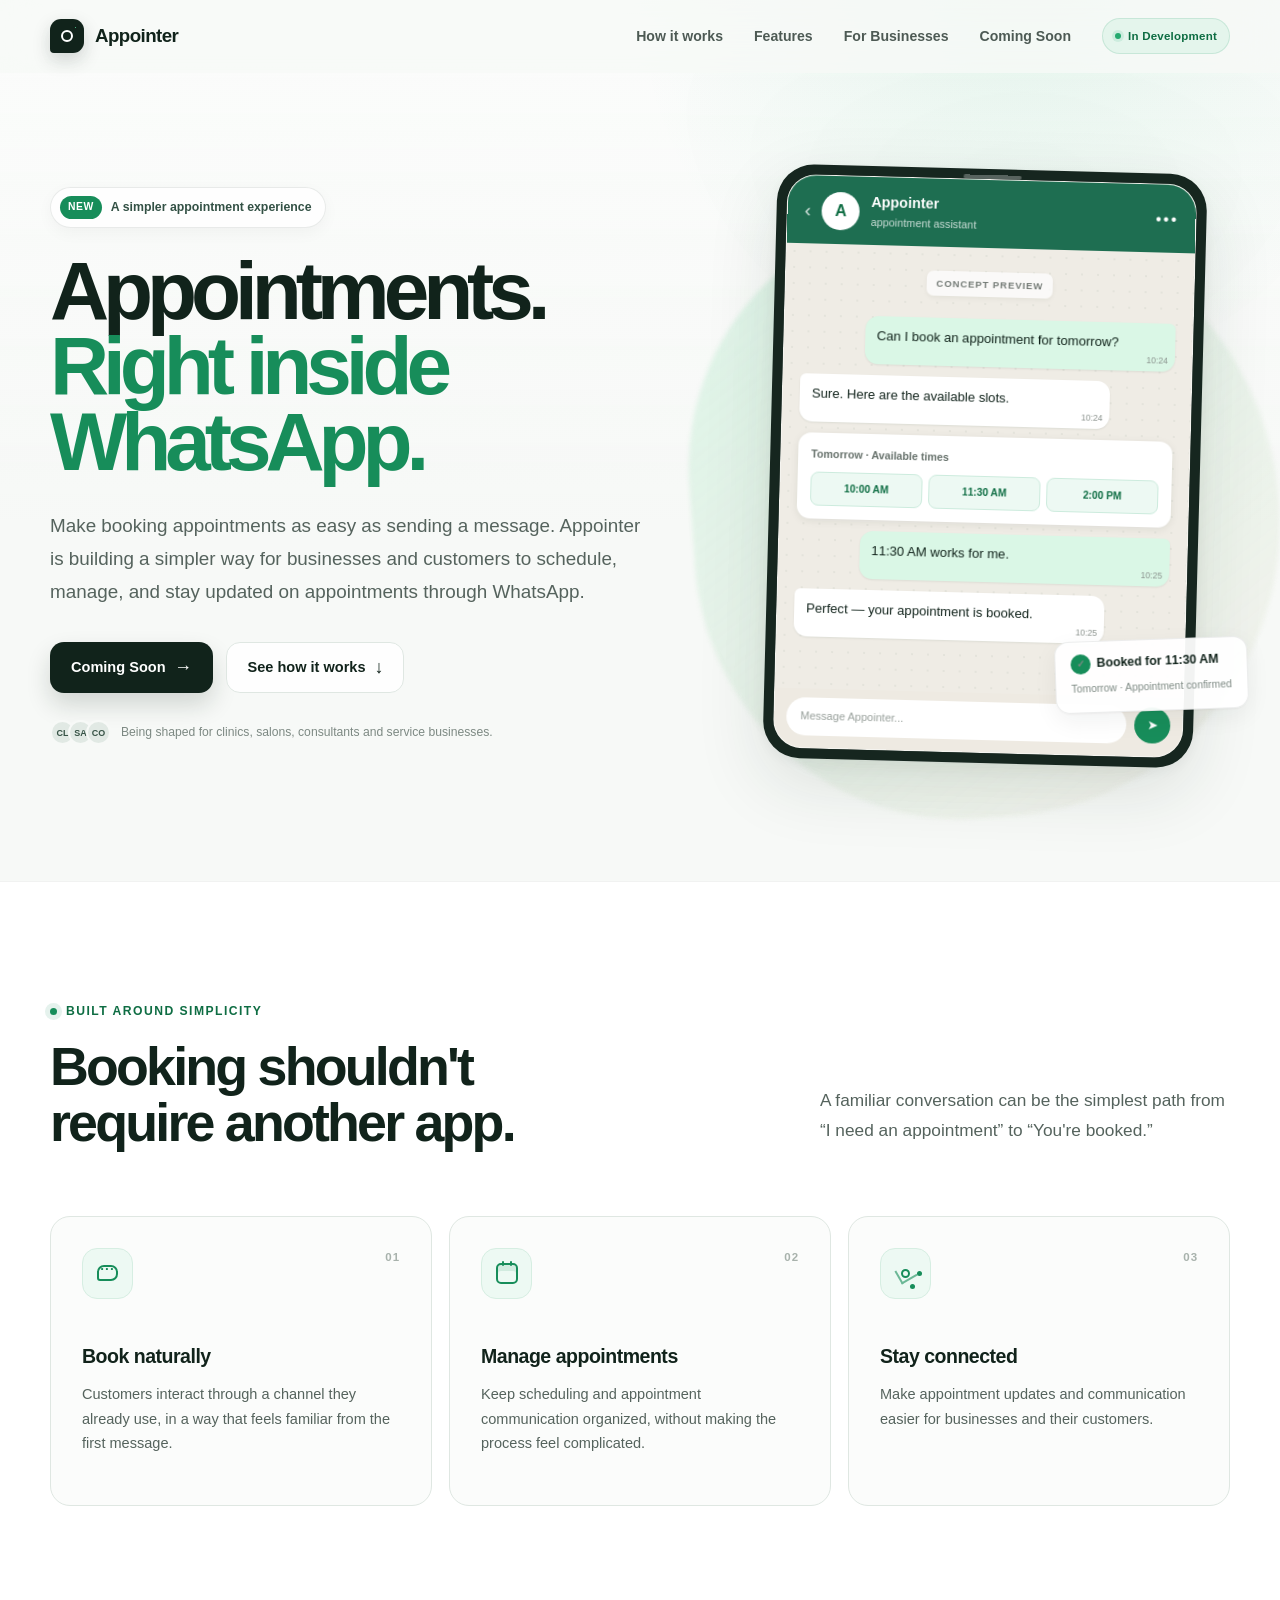
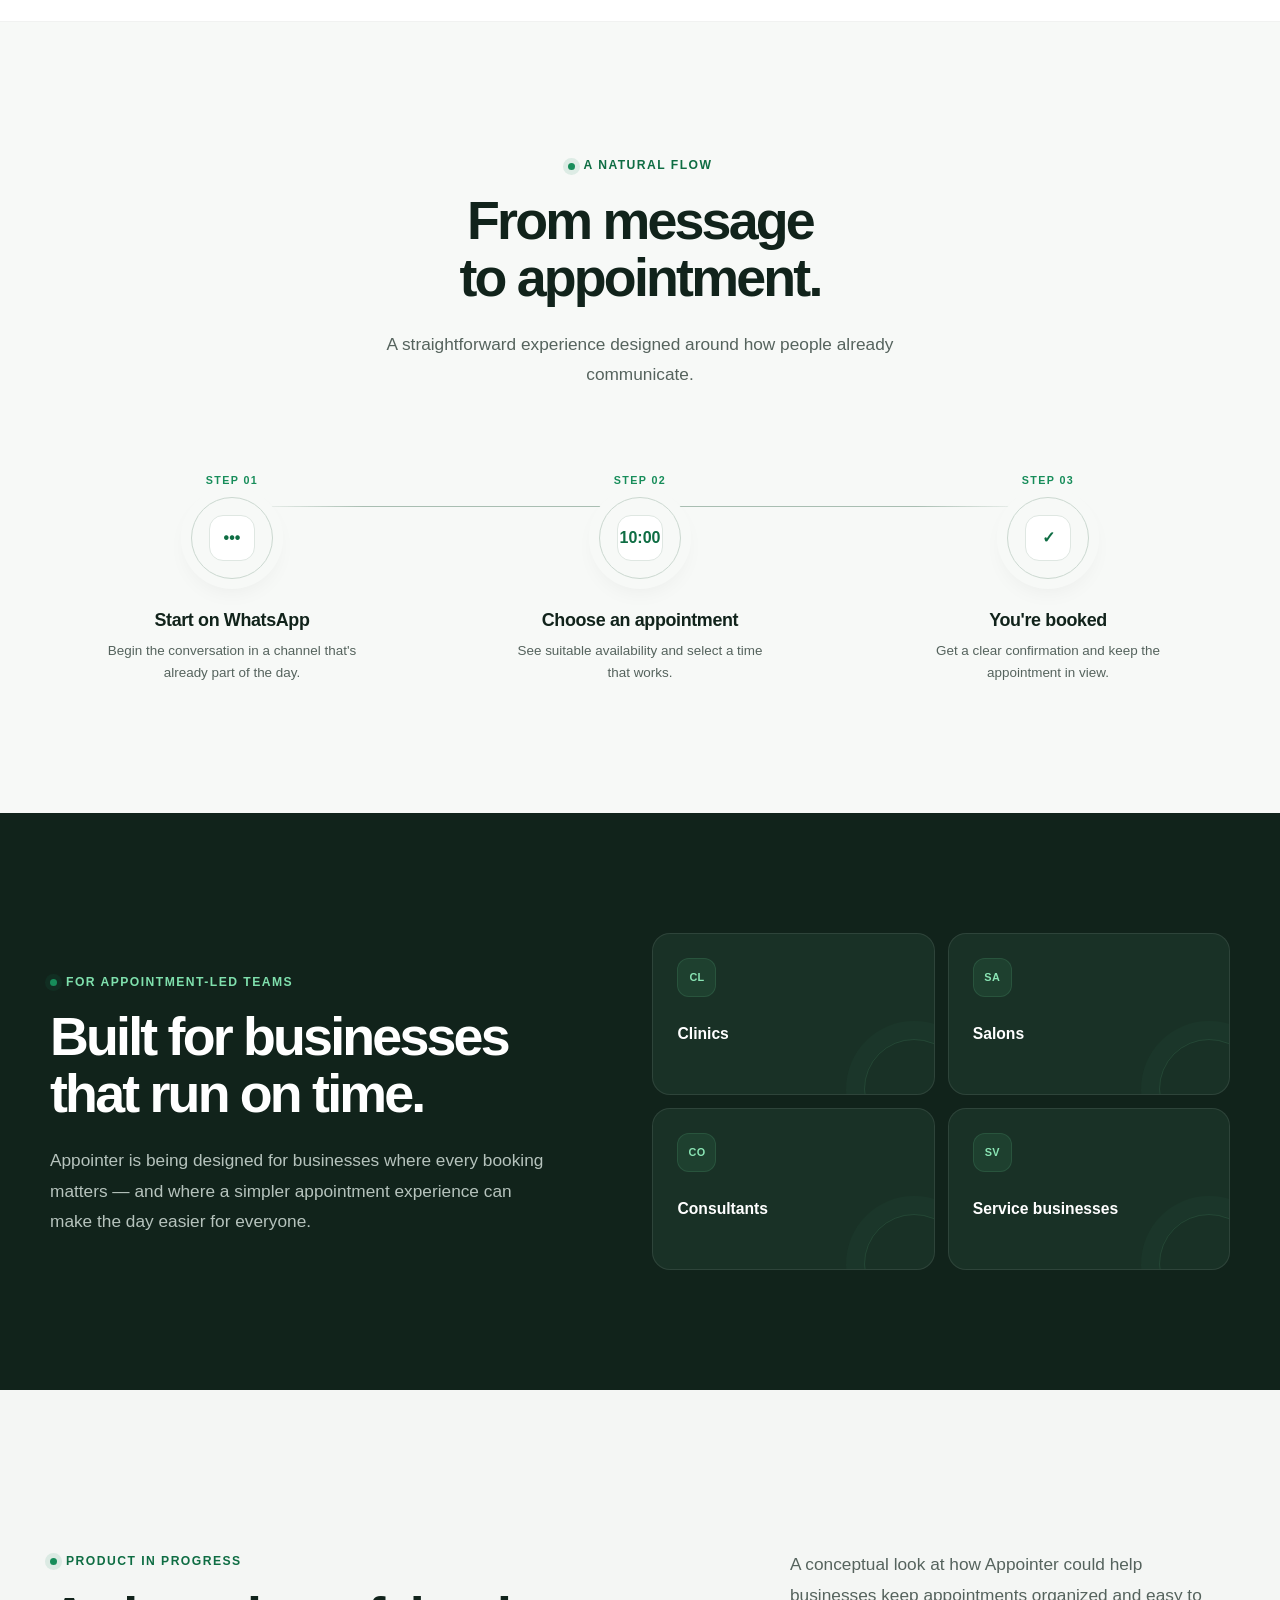
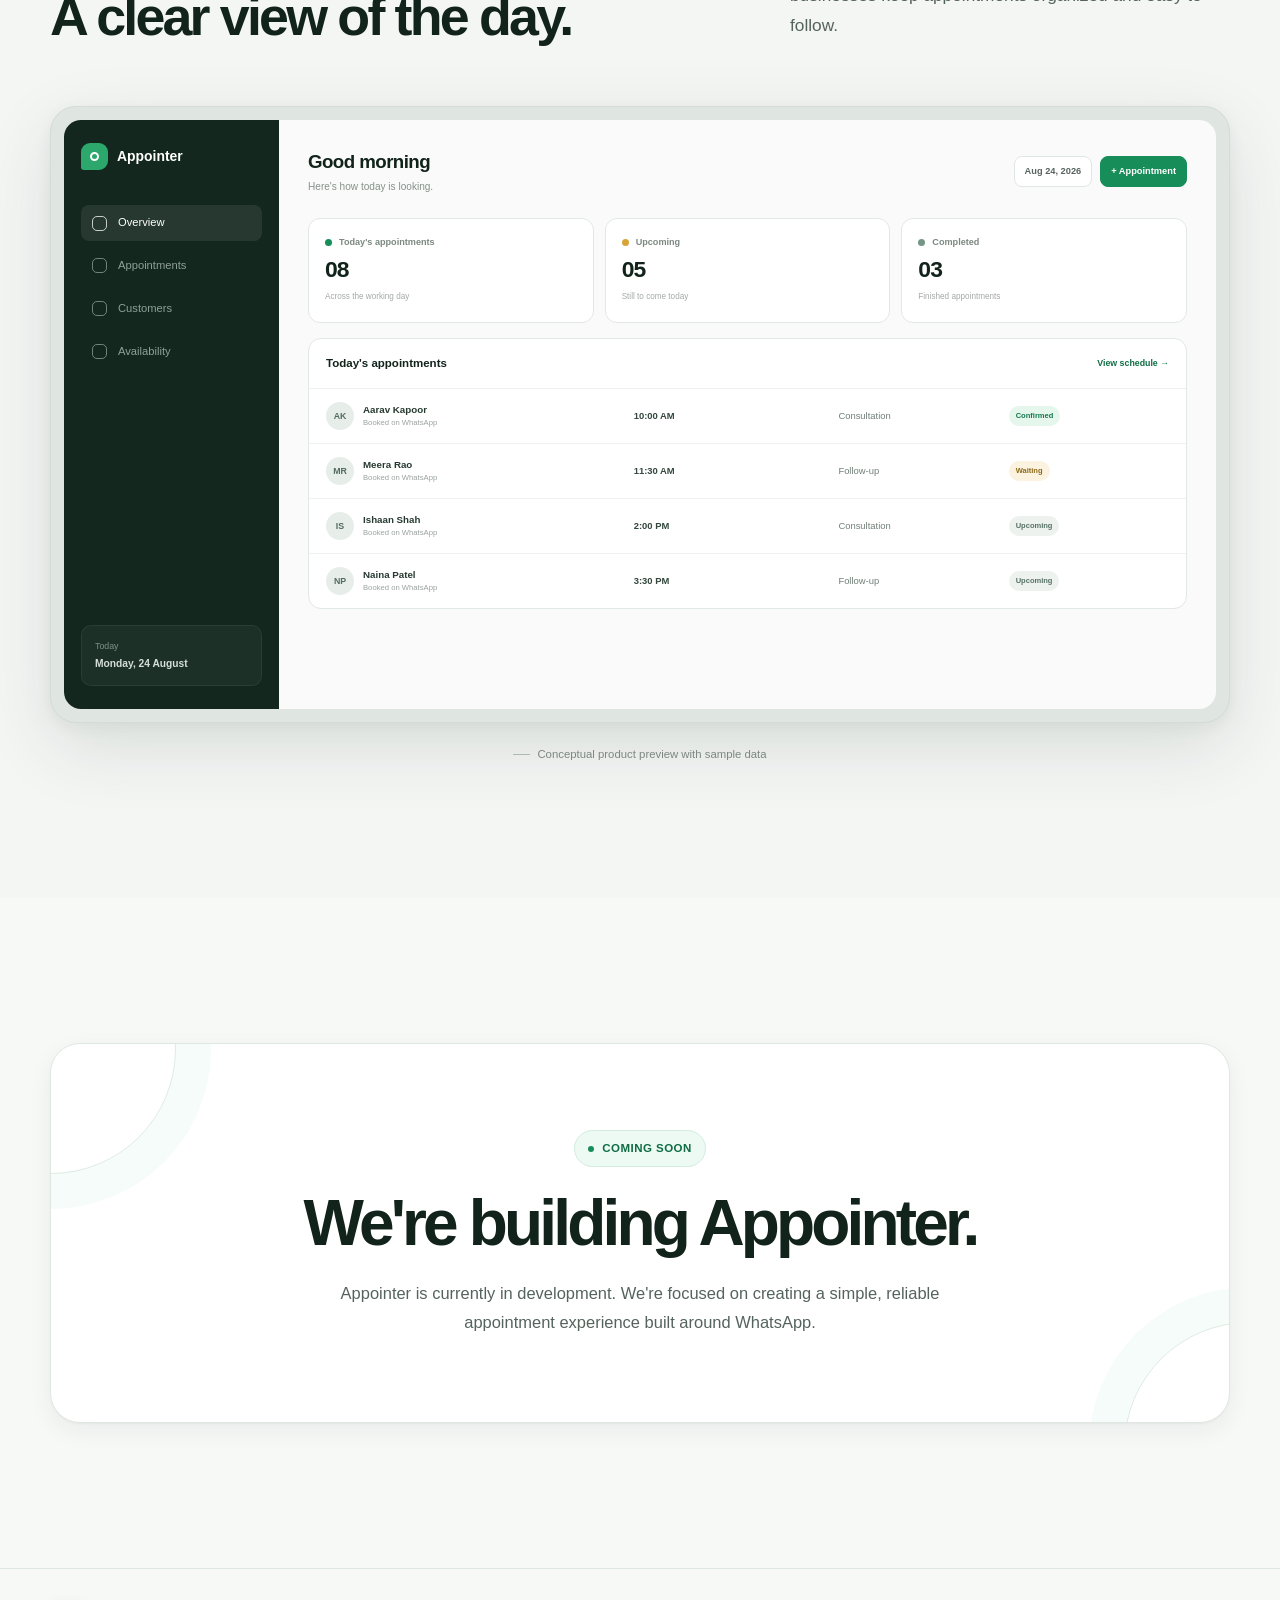
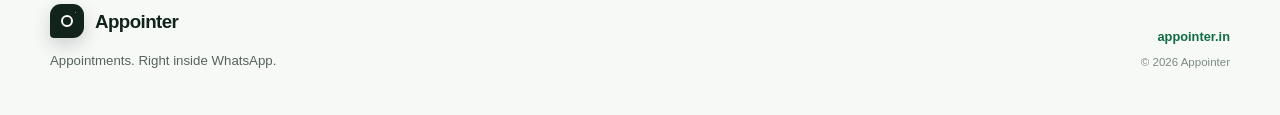
==== index.html @ f588fb1b "first commit" ====
<!doctype html>
<html lang="en">
<head>
  <meta charset="utf-8">
  <meta name="viewport" content="width=device-width, initial-scale=1">
  <title>Appointer — Appointments. Right inside WhatsApp.</title>
  <meta name="description" content="Appointer is building a simpler way for businesses and customers to schedule, manage, and stay updated on appointments through WhatsApp.">
  <meta name="theme-color" content="#f7f9f7">
  <meta property="og:title" content="Appointer — Appointments. Right inside WhatsApp.">
  <meta property="og:description" content="Make booking appointments as easy as sending a message. Appointer is coming soon.">
  <meta property="og:type" content="website">
  <meta property="og:url" content="https://appointer.in/">
  <meta property="og:site_name" content="Appointer">
  <meta name="twitter:card" content="summary">
  <meta name="twitter:title" content="Appointer — Appointments. Right inside WhatsApp.">
  <meta name="twitter:description" content="Make booking appointments as easy as sending a message. Appointer is coming soon.">

  <style>
    :root {
      --ink: #11231b;
      --ink-soft: #55635d;
      --ink-muted: #7d8983;
      --paper: #f7f9f7;
      --surface: #ffffff;
      --surface-soft: #eef3f0;
      --line: #dfe7e2;
      --green: #178d5a;
      --green-dark: #0e6d43;
      --green-soft: #dff4e9;
      --green-pale: #edf9f3;
      --warm: #f2eee8;
      --shadow-sm: 0 1px 2px rgba(17, 35, 27, .04), 0 8px 24px rgba(17, 35, 27, .06);
      --shadow-lg: 0 24px 70px rgba(21, 48, 35, .12), 0 4px 16px rgba(21, 48, 35, .05);
      --radius-sm: 12px;
      --radius: 20px;
      --radius-lg: 30px;
      --container: 1180px;
      --ease: cubic-bezier(.22, 1, .36, 1);
    }

    *, *::before, *::after { box-sizing: border-box; }
    html { scroll-behavior: smooth; }
    body {
      margin: 0;
      color: var(--ink);
      background: var(--paper);
      font-family: Inter, ui-sans-serif, -apple-system, BlinkMacSystemFont, "Segoe UI", sans-serif;
      font-size: 16px;
      line-height: 1.6;
      -webkit-font-smoothing: antialiased;
    }

    ::selection { color: var(--ink); background: #bdebd2; }

    body::before {
      content: "";
      position: fixed;
      inset: 0 0 auto;
      height: 520px;
      pointer-events: none;
      z-index: -1;
      background:
        radial-gradient(circle at 80% 0%, rgba(36, 178, 111, .10), transparent 34%),
        linear-gradient(180deg, #fbfcfb 0%, rgba(247, 249, 247, 0) 100%);
    }

    a { color: inherit; text-decoration: none; }
    button, a { -webkit-tap-highlight-color: transparent; }
    button { font: inherit; }
    img { max-width: 100%; }
    section { scroll-margin-top: 100px; }

    .container {
      width: min(calc(100% - 48px), var(--container));
      margin-inline: auto;
    }

    .eyebrow {
      display: inline-flex;
      align-items: center;
      gap: 9px;
      color: var(--green-dark);
      font-size: .76rem;
      font-weight: 750;
      letter-spacing: .12em;
      text-transform: uppercase;
    }

    .eyebrow::before {
      content: "";
      width: 7px;
      height: 7px;
      border-radius: 50%;
      background: var(--green);
      box-shadow: 0 0 0 5px rgba(23, 141, 90, .11);
    }

    .section-heading {
      max-width: 690px;
      margin: 15px 0 0;
      font-size: clamp(2.25rem, 4.2vw, 4rem);
      line-height: 1.05;
      letter-spacing: -.052em;
      font-weight: 720;
      text-wrap: balance;
    }

    .section-copy {
      max-width: 590px;
      margin: 24px 0 0;
      color: var(--ink-soft);
      font-size: 1.08rem;
      line-height: 1.75;
    }

    .reveal {
      opacity: 0;
      transform: translateY(24px);
      transition: opacity .7s var(--ease), transform .7s var(--ease);
    }

    .reveal.is-visible { opacity: 1; transform: none; }

    .site-header {
      position: sticky;
      top: 0;
      z-index: 50;
      padding: 18px 0;
      background: rgba(247, 249, 247, .82);
      border-bottom: 1px solid transparent;
      backdrop-filter: blur(18px);
      transition: padding .25s ease, border-color .25s ease, box-shadow .25s ease;
    }

    .site-header.scrolled {
      padding: 12px 0;
      border-color: rgba(17, 35, 27, .08);
      box-shadow: 0 8px 24px rgba(17, 35, 27, .035);
    }

    .nav { display: flex; align-items: center; justify-content: space-between; gap: 30px; }
    .brand { display: inline-flex; align-items: center; gap: 11px; font-size: 1.17rem; font-weight: 760; letter-spacing: -.03em; }
    .brand-mark {
      position: relative;
      display: grid;
      width: 34px;
      height: 34px;
      place-items: center;
      border-radius: 11px 11px 11px 4px;
      background: var(--ink);
      box-shadow: 0 7px 18px rgba(17, 35, 27, .18);
    }

    .brand-mark::before {
      content: "";
      width: 12px;
      height: 12px;
      border: 2px solid #fff;
      border-radius: 50%;
    }

    .brand-mark::after {
      content: "";
      position: absolute;
      right: 6px;
      top: 6px;
      width: 5px;
      height: 5px;
      border-radius: 50%;
      background: #5add9d;
      border: 2px solid var(--ink);
    }

    .nav-links { display: flex; align-items: center; gap: 31px; }
    .nav-link { color: #4d5a54; font-size: .88rem; font-weight: 590; transition: color .2s ease; }
    .nav-link:hover, .nav-link:focus-visible { color: var(--green-dark); }
    .status-badge {
      display: inline-flex;
      align-items: center;
      gap: 7px;
      padding: 8px 12px;
      color: var(--green-dark);
      background: rgba(223, 244, 233, .8);
      border: 1px solid rgba(23, 141, 90, .14);
      border-radius: 999px;
      font-size: .72rem;
      font-weight: 720;
      letter-spacing: .02em;
    }

    .status-badge::before { content: ""; width: 6px; height: 6px; border-radius: 50%; background: #26aa70; box-shadow: 0 0 0 3px rgba(38, 170, 112, .12); }
    .nav-toggle { display: none; width: 42px; height: 42px; padding: 0; background: #fff; border: 1px solid var(--line); border-radius: 12px; cursor: pointer; }
    .nav-toggle span, .nav-toggle::before, .nav-toggle::after { content: ""; display: block; width: 18px; height: 1.5px; margin: 4px auto; background: var(--ink); transition: transform .25s, opacity .25s; }
    .nav-toggle[aria-expanded="true"] span { opacity: 0; }
    .nav-toggle[aria-expanded="true"]::before { transform: translateY(5.5px) rotate(45deg); }
    .nav-toggle[aria-expanded="true"]::after { transform: translateY(-5.5px) rotate(-45deg); }

    .hero { padding: 96px 0 118px; overflow: hidden; }
    .hero-grid { display: grid; grid-template-columns: minmax(0, .94fr) minmax(480px, .76fr); align-items: center; gap: 85px; }
    .hero-kicker {
      display: inline-flex;
      align-items: center;
      gap: 9px;
      padding: 8px 13px 8px 9px;
      color: #335145;
      background: rgba(255, 255, 255, .72);
      border: 1px solid rgba(17, 35, 27, .09);
      border-radius: 999px;
      box-shadow: 0 5px 16px rgba(17, 35, 27, .04);
      font-size: .77rem;
      font-weight: 670;
    }

    .hero-kicker span { padding: 3px 8px; color: #fff; background: var(--green); border-radius: 999px; font-size: .65rem; letter-spacing: .05em; text-transform: uppercase; }
    h1 { max-width: 710px; margin: 25px 0 0; font-size: clamp(3.45rem, 6.4vw, 6.45rem); line-height: .92; letter-spacing: -.074em; font-weight: 730; text-wrap: balance; }
    h1 .accent { display: block; color: var(--green); }
    .hero-copy { max-width: 625px; margin: 30px 0 0; color: var(--ink-soft); font-size: clamp(1.03rem, 1.5vw, 1.18rem); line-height: 1.75; }
    .hero-actions { display: flex; flex-wrap: wrap; align-items: center; gap: 13px; margin-top: 34px; }
    .button {
      display: inline-flex;
      min-height: 51px;
      align-items: center;
      justify-content: center;
      gap: 9px;
      padding: 0 20px;
      border: 1px solid transparent;
      border-radius: 14px;
      font-size: .91rem;
      font-weight: 680;
      transition: transform .2s ease, box-shadow .2s ease, background .2s ease, border-color .2s ease;
    }

    .button:hover { transform: translateY(-2px); }
    .button:focus-visible, .nav-link:focus-visible, .nav-toggle:focus-visible { outline: 3px solid rgba(23, 141, 90, .28); outline-offset: 3px; }
    .button-primary { color: #fff; background: var(--ink); box-shadow: 0 12px 25px rgba(17, 35, 27, .16); }
    .button-primary:hover { background: #1e372b; box-shadow: 0 15px 30px rgba(17, 35, 27, .2); }
    .button-secondary { background: rgba(255, 255, 255, .8); border-color: var(--line); }
    .button-secondary:hover { border-color: #bdcbc3; background: #fff; }
    .arrow { font-size: 1.12rem; transition: transform .2s ease; }
    .button:hover .arrow { transform: translateX(3px); }
    .hero-note { display: flex; align-items: center; gap: 10px; margin-top: 27px; color: var(--ink-muted); font-size: .76rem; }
    .mini-avatars { display: flex; padding-left: 7px; }
    .mini-avatar { display: grid; width: 25px; height: 25px; margin-left: -7px; place-items: center; border: 2px solid var(--paper); border-radius: 50%; background: #e1e9e4; color: #385447; font-size: .56rem; font-weight: 800; }

    .hero-visual { position: relative; isolation: isolate; }
    .hero-visual::before {
      content: "";
      position: absolute;
      z-index: -1;
      inset: 7% -10% -9%;
      border-radius: 45% 55% 52% 48%;
      background: linear-gradient(145deg, rgba(213, 242, 226, .8), rgba(240, 235, 226, .5));
      filter: blur(2px);
      transform: rotate(-4deg);
    }

    .phone-frame { position: relative; width: min(100%, 430px); margin: auto; padding: 10px; background: #16261f; border-radius: 37px; box-shadow: var(--shadow-lg); transform: rotate(1.5deg); }
    .phone-frame::before { content: ""; position: absolute; z-index: 2; top: 6px; left: 50%; width: 58px; height: 4px; border-radius: 999px; background: rgba(255,255,255,.28); transform: translateX(-50%); }
    .chat-shell { overflow: hidden; background: #f3f2ed; border: 1px solid rgba(255, 255, 255, .12); border-radius: 29px; }
    .chat-head { display: flex; align-items: center; gap: 11px; padding: 16px 17px 14px; color: #fff; background: #1e6e51; }
    .back { opacity: .86; font-size: 1.2rem; }
    .chat-logo { display: grid; width: 38px; height: 38px; place-items: center; border-radius: 50%; background: #fff; color: var(--green-dark); font-weight: 800; }
    .chat-person { flex: 1; line-height: 1.25; }
    .chat-person strong { display: block; font-size: .9rem; }
    .chat-person small { opacity: .77; font-size: .68rem; }
    .head-dots { letter-spacing: 2px; }
    .chat-body { min-height: 445px; padding: 24px 17px 20px; background-color: #efece5; background-image: radial-gradient(rgba(30, 70, 52, .055) .8px, transparent .8px); background-size: 16px 16px; }
    .concept-label { width: max-content; margin: 0 auto 22px; padding: 5px 10px; color: #757c77; background: rgba(255, 255, 255, .72); border-radius: 7px; font-size: .6rem; font-weight: 700; letter-spacing: .09em; text-transform: uppercase; box-shadow: 0 2px 5px rgba(17,35,27,.05); }
    .message { position: relative; max-width: 83%; margin-bottom: 11px; padding: 10px 12px 18px; border-radius: 6px 13px 13px 13px; font-size: .82rem; line-height: 1.5; box-shadow: 0 1px 2px rgba(17,35,27,.08); }
    .message-customer { margin-left: auto; background: #daf7e6; border-radius: 13px 6px 13px 13px; }
    .message-app { background: #fff; }
    .message-time { position: absolute; right: 7px; bottom: 4px; color: #8a928d; font-size: .54rem; }
    .slot-card { margin-top: 7px; padding: 13px; background: #fff; border-radius: 13px; box-shadow: 0 2px 8px rgba(17,35,27,.08); }
    .slot-date { color: #66716b; font-size: .67rem; font-weight: 700; }
    .slots { display: grid; grid-template-columns: repeat(3, 1fr); gap: 6px; margin-top: 9px; }
    .slot { padding: 8px 3px; color: var(--green-dark); background: var(--green-pale); border: 1px solid #ccebdd; border-radius: 8px; font-size: .64rem; font-weight: 720; text-align: center; }
    .chat-input { display: flex; align-items: center; gap: 8px; padding: 9px 12px 12px; background: #eeeae2; }
    .input-pill { flex: 1; padding: 10px 14px; color: #979f9a; background: #fff; border-radius: 999px; font-size: .69rem; }
    .send-dot { display: grid; width: 36px; height: 36px; place-items: center; color: #fff; background: var(--green); border-radius: 50%; font-size: .8rem; }
    .floating-note { position: absolute; right: -18px; bottom: 52px; padding: 12px 15px; background: rgba(255, 255, 255, .94); border: 1px solid rgba(17,35,27,.08); border-radius: 14px; box-shadow: var(--shadow-sm); transform: rotate(-2deg); }
    .floating-note strong { display: block; font-size: .77rem; }
    .floating-note span { color: var(--ink-muted); font-size: .65rem; }
    .check { display: inline-grid; width: 20px; height: 20px; margin-right: 6px; place-items: center; color: #fff; background: var(--green); border-radius: 50%; font-size: .66rem; }

    .value-section { padding: 115px 0; background: var(--surface); border-block: 1px solid rgba(17, 35, 27, .06); }
    .value-top { display: flex; align-items: end; justify-content: space-between; gap: 50px; }
    .value-top .section-heading { max-width: 600px; }
    .value-top .section-copy { max-width: 410px; margin: 0 0 5px; }
    .value-grid { display: grid; grid-template-columns: repeat(3, 1fr); gap: 17px; margin-top: 65px; }
    .value-card { min-height: 290px; padding: 31px; background: #fbfcfb; border: 1px solid var(--line); border-radius: var(--radius); transition: transform .3s var(--ease), box-shadow .3s var(--ease), border-color .3s ease; }
    .value-card:hover { transform: translateY(-6px); border-color: #c8d7cf; box-shadow: var(--shadow-sm); }
    .icon-box { position: relative; display: grid; width: 51px; height: 51px; place-items: center; background: var(--green-pale); border: 1px solid #d6eee2; border-radius: 15px; }
    .icon-chat::before { content: ""; width: 21px; height: 16px; border: 2px solid var(--green); border-radius: 7px 7px 7px 3px; }
    .icon-chat::after { content: "···"; position: absolute; top: 9px; color: var(--green); font-size: .85rem; font-weight: 900; letter-spacing: 1px; }
    .icon-calendar::before { content: ""; width: 22px; height: 21px; border: 2px solid var(--green); border-radius: 5px; box-shadow: inset 0 6px 0 rgba(23,141,90,.13); }
    .icon-calendar::after { content: ""; position: absolute; width: 2px; height: 5px; top: 12px; border-radius: 2px; background: var(--green); box-shadow: 8px 0 0 var(--green); transform: translateX(-4px); }
    .icon-connect::before { content: ""; width: 9px; height: 9px; border: 2px solid var(--green); border-radius: 50%; box-shadow: 14px 0 0 -2px var(--green), 7px 13px 0 -2px var(--green); }
    .icon-connect::after { content: ""; position: absolute; width: 18px; height: 15px; border-bottom: 2px solid var(--green); border-left: 2px solid var(--green); transform: rotate(-30deg); opacity: .6; }
    .value-number { float: right; color: #a8b2ac; font-size: .72rem; font-weight: 700; letter-spacing: .08em; }
    .value-card h3 { margin: 42px 0 10px; font-size: 1.22rem; letter-spacing: -.025em; }
    .value-card p { margin: 0; color: var(--ink-soft); font-size: .91rem; line-height: 1.7; }

    .works-section { padding: 130px 0; overflow: hidden; }
    .centered { text-align: center; }
    .centered .section-heading, .centered .section-copy { margin-inline: auto; }
    .steps { position: relative; display: grid; grid-template-columns: repeat(3, 1fr); gap: 44px; margin-top: 76px; }
    .steps::before { content: ""; position: absolute; top: 40px; left: 16.5%; right: 16.5%; height: 1px; background: linear-gradient(90deg, transparent, #a9beb2 15%, #a9beb2 85%, transparent); }
    .step { position: relative; text-align: center; }
    .step-orbit { position: relative; z-index: 1; display: grid; width: 82px; height: 82px; margin: auto; place-items: center; background: var(--paper); border: 1px solid #cbd8d0; border-radius: 50%; box-shadow: 0 0 0 10px var(--paper), 0 9px 25px rgba(17,35,27,.07); }
    .step-orbit::before { content: ""; width: 46px; height: 46px; border-radius: 14px; background: #fff; border: 1px solid var(--line); }
    .step-symbol { position: absolute; color: var(--green-dark); font-size: 1rem; font-weight: 800; }
    .step h3 { margin: 27px 0 6px; font-size: 1.12rem; letter-spacing: -.02em; }
    .step p { max-width: 260px; margin: auto; color: var(--ink-soft); font-size: .84rem; }
    .step-index { display: inline-block; margin-bottom: 8px; color: var(--green); font-size: .67rem; font-weight: 790; letter-spacing: .13em; }

    .business-section { padding: 120px 0; background: var(--ink); color: #fff; overflow: hidden; }
    .business-grid { display: grid; grid-template-columns: .87fr 1fr; align-items: center; gap: 100px; }
    .business-section .eyebrow { color: #7fe0ad; }
    .business-section .section-copy { color: #b6c3bd; }
    .business-list { display: grid; grid-template-columns: repeat(2, 1fr); gap: 13px; }
    .business-item { position: relative; overflow: hidden; min-height: 162px; padding: 24px; background: #193126; border: 1px solid rgba(255,255,255,.09); border-radius: 18px; transition: background .25s, transform .25s var(--ease); }
    .business-item:hover { background: #203c2f; transform: translateY(-4px); }
    .business-item::after { content: ""; position: absolute; right: -30px; bottom: -45px; width: 100px; height: 100px; border: 1px solid rgba(113,225,164,.12); border-radius: 50%; box-shadow: 0 0 0 18px rgba(113,225,164,.03); }
    .business-icon { display: grid; width: 39px; height: 39px; place-items: center; color: #8ae4b4; background: rgba(77,190,129,.1); border: 1px solid rgba(122,229,171,.12); border-radius: 12px; font-size: .68rem; font-weight: 800; letter-spacing: .03em; }
    .business-item h3 { margin: 24px 0 0; font-size: .98rem; font-weight: 650; }

    .preview-section { padding: 135px 0; background: #f4f6f4; }
    .preview-head { display: flex; align-items: end; justify-content: space-between; gap: 40px; }
    .preview-head .section-copy { max-width: 440px; margin-bottom: 4px; }
    .dashboard-wrap { margin-top: 62px; padding: 13px; background: #dfe5e1; border: 1px solid #d3dcd7; border-radius: 26px; box-shadow: var(--shadow-lg); }
    .dashboard { display: grid; grid-template-columns: 215px minmax(0, 1fr); min-height: 570px; overflow: hidden; background: #f9faf9; border-radius: 17px; }
    .dash-side { padding: 23px 17px; color: #c9d4cf; background: #13271e; }
    .dash-brand { display: flex; align-items: center; gap: 9px; color: #fff; font-size: .87rem; font-weight: 750; }
    .dash-brand .brand-mark { width: 27px; height: 27px; background: #2ca86d; box-shadow: none; border-radius: 9px 9px 9px 3px; }
    .dash-brand .brand-mark::before { width: 9px; height: 9px; }
    .dash-brand .brand-mark::after { display: none; }
    .dash-menu { margin-top: 35px; }
    .dash-nav { display: flex; align-items: center; gap: 11px; margin: 7px 0; padding: 9px 11px; border-radius: 8px; color: #90a097; font-size: .7rem; }
    .dash-nav.active { color: #fff; background: rgba(255,255,255,.08); }
    .dash-nav-icon { width: 15px; height: 15px; border: 1.5px solid currentColor; border-radius: 5px; opacity: .75; }
    .side-bottom { margin-top: 255px; padding: 13px; background: rgba(255,255,255,.045); border: 1px solid rgba(255,255,255,.06); border-radius: 10px; }
    .side-bottom small { display: block; color: #7d9387; font-size: .55rem; }
    .side-bottom strong { display: block; margin-top: 3px; color: #d5dfda; font-size: .64rem; }
    .dash-main { padding: 27px 29px; min-width: 0; }
    .dash-top { display: flex; align-items: center; justify-content: space-between; gap: 20px; }
    .dash-title h3 { margin: 0; font-size: 1.17rem; letter-spacing: -.03em; }
    .dash-title p { margin: 2px 0 0; color: #87918b; font-size: .63rem; }
    .dash-actions { display: flex; gap: 8px; }
    .dash-action { padding: 7px 10px; background: #fff; border: 1px solid #e0e6e2; border-radius: 8px; color: #58645e; font-size: .58rem; font-weight: 680; }
    .dash-action.primary { color: #fff; background: var(--green); border-color: var(--green); }
    .metric-row { display: grid; grid-template-columns: repeat(3, 1fr); gap: 11px; margin-top: 23px; }
    .metric { padding: 16px; background: #fff; border: 1px solid #e2e8e4; border-radius: 12px; }
    .metric-label { display: flex; align-items: center; gap: 7px; color: #7c8881; font-size: .57rem; font-weight: 650; }
    .metric-dot { width: 7px; height: 7px; border-radius: 50%; background: var(--green); }
    .metric:nth-child(2) .metric-dot { background: #d7a437; }
    .metric:nth-child(3) .metric-dot { background: #759687; }
    .metric strong { display: block; margin-top: 8px; font-size: 1.43rem; letter-spacing: -.04em; line-height: 1; }
    .metric small { color: #a2aaa5; font-size: .51rem; }
    .appointments { margin-top: 15px; background: #fff; border: 1px solid #e2e8e4; border-radius: 13px; }
    .table-head { display: flex; align-items: center; justify-content: space-between; padding: 15px 17px; border-bottom: 1px solid #edf0ee; }
    .table-head strong { font-size: .72rem; }
    .table-head span { color: var(--green-dark); font-size: .55rem; font-weight: 700; }
    .appointment-row { display: grid; grid-template-columns: 1.3fr .85fr .7fr .7fr; align-items: center; gap: 10px; padding: 13px 17px; border-bottom: 1px solid #f0f2f1; font-size: .59rem; }
    .appointment-row:last-child { border: 0; }
    .person { display: flex; align-items: center; gap: 9px; min-width: 0; }
    .avatar { display: grid; flex: 0 0 auto; width: 28px; height: 28px; place-items: center; border-radius: 50%; background: #e7eee9; color: #526b5e; font-size: .55rem; font-weight: 800; }
    .person-name { min-width: 0; }
    .person-name strong { display: block; overflow: hidden; color: #263a30; font-size: .61rem; text-overflow: ellipsis; white-space: nowrap; }
    .person-name small { display: block; color: #9aa39e; font-size: .48rem; }
    .time-cell { color: #34483e; font-weight: 700; }
    .service-cell { color: #718078; }
    .pill { width: max-content; padding: 4px 7px; color: #14784c; background: #e5f6ed; border-radius: 999px; font-size: .47rem; font-weight: 720; }
    .pill.waiting { color: #8c6819; background: #fbf3df; }
    .pill.upcoming { color: #557066; background: #edf2ef; }
    .dash-caption { display: flex; align-items: center; justify-content: center; gap: 7px; margin-top: 22px; color: #7c8781; font-size: .71rem; }
    .dash-caption::before { content: ""; width: 17px; height: 1px; background: #aeb9b3; }

    .status-section { padding: 145px 0; }
    .status-panel { position: relative; overflow: hidden; padding: 86px 50px; background: var(--surface); border: 1px solid var(--line); border-radius: var(--radius-lg); text-align: center; box-shadow: var(--shadow-sm); }
    .status-panel::before, .status-panel::after { content: ""; position: absolute; width: 250px; height: 250px; border: 1px solid #dcebe3; border-radius: 50%; }
    .status-panel::before { left: -125px; top: -120px; box-shadow: 0 0 0 35px rgba(223,244,233,.28); }
    .status-panel::after { right: -145px; bottom: -150px; box-shadow: 0 0 0 35px rgba(223,244,233,.28); }
    .coming-badge { position: relative; z-index: 1; display: inline-flex; align-items: center; gap: 8px; padding: 8px 13px; color: var(--green-dark); background: var(--green-pale); border: 1px solid #d2ecde; border-radius: 999px; font-size: .72rem; font-weight: 750; letter-spacing: .04em; text-transform: uppercase; }
    .coming-badge::before { content: ""; width: 6px; height: 6px; border-radius: 50%; background: var(--green); }
    .status-panel h2 { position: relative; z-index: 1; margin: 24px 0 0; font-size: clamp(2.5rem, 5vw, 4.6rem); line-height: 1; letter-spacing: -.06em; text-wrap: balance; }
    .status-panel p { position: relative; z-index: 1; max-width: 610px; margin: 24px auto 0; color: var(--ink-soft); font-size: 1.03rem; line-height: 1.75; }

    footer { padding: 35px 0 43px; border-top: 1px solid var(--line); }
    .footer-grid { display: flex; align-items: end; justify-content: space-between; gap: 40px; }
    .footer-tagline { margin: 12px 0 0; color: var(--ink-soft); font-size: .83rem; }
    .footer-meta { text-align: right; }
    .footer-meta a { display: block; color: var(--green-dark); font-size: .8rem; font-weight: 690; }
    .footer-meta p { margin: 6px 0 0; color: var(--ink-muted); font-size: .72rem; }

    @media (max-width: 980px) {
      .hero { padding-top: 75px; }
      .hero-grid { grid-template-columns: 1fr; gap: 75px; }
      .hero-copy { max-width: 690px; }
      .hero-visual { width: min(100%, 560px); margin-inline: auto; }
      .value-top, .preview-head { display: block; }
      .value-top .section-copy, .preview-head .section-copy { margin-top: 24px; }
      .business-grid { gap: 55px; }
      .dashboard { grid-template-columns: 165px minmax(0,1fr); }
      .side-bottom { margin-top: 262px; }
    }

    @media (max-width: 780px) {
      .container { width: min(calc(100% - 32px), var(--container)); }
      .site-header { padding: 12px 0; }
      .nav-toggle { display: block; }
      .nav-links { position: absolute; top: calc(100% + 1px); left: 16px; right: 16px; display: none; padding: 13px; background: rgba(255,255,255,.98); border: 1px solid var(--line); border-radius: 15px; box-shadow: var(--shadow-sm); }
      .nav-links.open { display: grid; }
      .nav-link { padding: 10px 9px; }
      .status-badge { width: max-content; margin: 6px 8px; }
      .hero { padding: 61px 0 92px; }
      h1 { font-size: clamp(3.25rem, 15vw, 5rem); }
      .value-section, .works-section, .business-section, .preview-section { padding: 92px 0; }
      .value-grid { grid-template-columns: 1fr; margin-top: 45px; }
      .value-card { min-height: 230px; }
      .steps { grid-template-columns: 1fr; gap: 53px; margin-top: 58px; }
      .steps::before { top: 45px; bottom: 45px; left: 50%; right: auto; width: 1px; height: auto; background: linear-gradient(180deg, transparent, #a9beb2 12%, #a9beb2 88%, transparent); }
      .step { background: var(--paper); }
      .business-grid { grid-template-columns: 1fr; }
      .dashboard-wrap { padding: 8px; margin-inline: -8px; overflow: hidden; }
      .dashboard { display: block; min-height: 0; }
      .dash-side { display: none; }
      .dash-main { padding: 22px 17px; }
      .status-section { padding: 95px 0; }
      .status-panel { padding: 70px 25px; }
    }

    @media (max-width: 540px) {
      .hero-kicker { font-size: .68rem; }
      .hero-actions { align-items: stretch; }
      .button { flex: 1 1 100%; }
      .hero-note { align-items: flex-start; }
      .phone-frame { padding: 7px; border-radius: 30px; }
      .chat-shell { border-radius: 24px; }
      .chat-body { min-height: 420px; padding: 20px 13px 17px; }
      .floating-note { right: -4px; bottom: -35px; }
      .slots { gap: 5px; }
      .value-top .section-copy, .preview-head .section-copy { font-size: .98rem; }
      .business-list { grid-template-columns: 1fr 1fr; gap: 9px; }
      .business-item { min-height: 135px; padding: 18px; }
      .business-item h3 { margin-top: 20px; font-size: .87rem; }
      .metric-row { gap: 7px; }
      .metric { padding: 12px 10px; }
      .metric strong { font-size: 1.15rem; }
      .metric small { display: none; }
      .appointment-row { grid-template-columns: 1.4fr .65fr .65fr; padding-inline: 12px; }
      .service-cell { display: none; }
      .dash-actions .dash-action:first-child { display: none; }
      .status-panel::before, .status-panel::after { opacity: .55; }
      .footer-grid { display: block; }
      .footer-meta { margin-top: 28px; text-align: left; }
    }

    @media (prefers-reduced-motion: reduce) {
      html { scroll-behavior: auto; }
      *, *::before, *::after { animation-duration: .01ms !important; animation-iteration-count: 1 !important; transition-duration: .01ms !important; }
      .reveal { opacity: 1; transform: none; }
    }
  </style>
</head>
<body>
  <header class="site-header" id="top">
    <nav class="nav container" aria-label="Main navigation">
      <a class="brand" href="#top" aria-label="Appointer home">
        <span class="brand-mark" aria-hidden="true"></span>
        <span>Appointer</span>
      </a>
      <button class="nav-toggle" type="button" aria-label="Open navigation" aria-controls="nav-links" aria-expanded="false"><span></span></button>
      <div class="nav-links" id="nav-links">
        <a class="nav-link" href="#how-it-works">How it works</a>
        <a class="nav-link" href="#features">Features</a>
        <a class="nav-link" href="#businesses">For Businesses</a>
        <a class="nav-link" href="#coming-soon">Coming Soon</a>
        <span class="status-badge">In Development</span>
      </div>
    </nav>
  </header>

  <main>
    <section class="hero" aria-labelledby="hero-title">
      <div class="container hero-grid">
        <div class="hero-content reveal is-visible">
          <div class="hero-kicker"><span>New</span> A simpler appointment experience</div>
          <h1 id="hero-title">Appointments.<span class="accent">Right inside WhatsApp.</span></h1>
          <p class="hero-copy">Make booking appointments as easy as sending a message. Appointer is building a simpler way for businesses and customers to schedule, manage, and stay updated on appointments through WhatsApp.</p>
          <div class="hero-actions">
            <a class="button button-primary" href="#coming-soon">Coming Soon <span class="arrow" aria-hidden="true">→</span></a>
            <a class="button button-secondary" href="#how-it-works">See how it works <span class="arrow" aria-hidden="true">↓</span></a>
          </div>
          <div class="hero-note">
            <span class="mini-avatars" aria-hidden="true"><span class="mini-avatar">CL</span><span class="mini-avatar">SA</span><span class="mini-avatar">CO</span></span>
            <span>Being shaped for clinics, salons, consultants and service businesses.</span>
          </div>
        </div>

        <div class="hero-visual reveal" aria-label="Conceptual Appointer chat preview">
          <div class="phone-frame">
            <div class="chat-shell">
              <div class="chat-head">
                <span class="back" aria-hidden="true">‹</span>
                <span class="chat-logo">A</span>
                <span class="chat-person"><strong>Appointer</strong><small>appointment assistant</small></span>
                <span class="head-dots" aria-hidden="true">•••</span>
              </div>
              <div class="chat-body">
                <div class="concept-label">Concept preview</div>
                <div class="message message-customer">Can I book an appointment for tomorrow?<span class="message-time">10:24</span></div>
                <div class="message message-app">Sure. Here are the available slots.<span class="message-time">10:24</span></div>
                <div class="slot-card">
                  <div class="slot-date">Tomorrow · Available times</div>
                  <div class="slots"><span class="slot">10:00 AM</span><span class="slot">11:30 AM</span><span class="slot">2:00 PM</span></div>
                </div>
                <div class="message message-customer" style="margin-top:11px">11:30 AM works for me.<span class="message-time">10:25</span></div>
                <div class="message message-app">Perfect — your appointment is booked.<span class="message-time">10:25</span></div>
              </div>
              <div class="chat-input"><div class="input-pill">Message Appointer...</div><div class="send-dot" aria-hidden="true">➤</div></div>
            </div>
          </div>
          <div class="floating-note"><strong><span class="check">✓</span>Booked for 11:30 AM</strong><span>Tomorrow · Appointment confirmed</span></div>
        </div>
      </div>
    </section>

    <section class="value-section" id="features" aria-labelledby="value-title">
      <div class="container">
        <div class="value-top reveal">
          <div><span class="eyebrow">Built around simplicity</span><h2 class="section-heading" id="value-title">Booking shouldn't require another app.</h2></div>
          <p class="section-copy">A familiar conversation can be the simplest path from “I need an appointment” to “You're booked.”</p>
        </div>
        <div class="value-grid">
          <article class="value-card reveal"><span class="value-number">01</span><div class="icon-box icon-chat" aria-hidden="true"></div><h3>Book naturally</h3><p>Customers interact through a channel they already use, in a way that feels familiar from the first message.</p></article>
          <article class="value-card reveal"><span class="value-number">02</span><div class="icon-box icon-calendar" aria-hidden="true"></div><h3>Manage appointments</h3><p>Keep scheduling and appointment communication organized, without making the process feel complicated.</p></article>
          <article class="value-card reveal"><span class="value-number">03</span><div class="icon-box icon-connect" aria-hidden="true"></div><h3>Stay connected</h3><p>Make appointment updates and communication easier for businesses and their customers.</p></article>
        </div>
      </div>
    </section>

    <section class="works-section" id="how-it-works" aria-labelledby="works-title">
      <div class="container">
        <div class="centered reveal"><span class="eyebrow">A natural flow</span><h2 class="section-heading" id="works-title">From message to appointment.</h2><p class="section-copy">A straightforward experience designed around how people already communicate.</p></div>
        <div class="steps">
          <article class="step reveal"><span class="step-index">STEP 01</span><div class="step-orbit"><span class="step-symbol" aria-hidden="true">•••</span></div><h3>Start on WhatsApp</h3><p>Begin the conversation in a channel that's already part of the day.</p></article>
          <article class="step reveal"><span class="step-index">STEP 02</span><div class="step-orbit"><span class="step-symbol" aria-hidden="true">10:00</span></div><h3>Choose an appointment</h3><p>See suitable availability and select a time that works.</p></article>
          <article class="step reveal"><span class="step-index">STEP 03</span><div class="step-orbit"><span class="step-symbol" aria-hidden="true">✓</span></div><h3>You're booked</h3><p>Get a clear confirmation and keep the appointment in view.</p></article>
        </div>
      </div>
    </section>

    <section class="business-section" id="businesses" aria-labelledby="business-title">
      <div class="container business-grid">
        <div class="reveal"><span class="eyebrow">For appointment-led teams</span><h2 class="section-heading" id="business-title">Built for businesses that run on time.</h2><p class="section-copy">Appointer is being designed for businesses where every booking matters — and where a simpler appointment experience can make the day easier for everyone.</p></div>
        <div class="business-list">
          <article class="business-item reveal"><span class="business-icon">CL</span><h3>Clinics</h3></article>
          <article class="business-item reveal"><span class="business-icon">SA</span><h3>Salons</h3></article>
          <article class="business-item reveal"><span class="business-icon">CO</span><h3>Consultants</h3></article>
          <article class="business-item reveal"><span class="business-icon">SV</span><h3>Service businesses</h3></article>
        </div>
      </div>
    </section>

    <section class="preview-section" aria-labelledby="preview-title">
      <div class="container">
        <div class="preview-head reveal"><div><span class="eyebrow">Product in progress</span><h2 class="section-heading" id="preview-title">A clear view of the day.</h2></div><p class="section-copy">A conceptual look at how Appointer could help businesses keep appointments organized and easy to follow.</p></div>
        <div class="dashboard-wrap reveal">
          <div class="dashboard">
            <aside class="dash-side" aria-label="Conceptual product navigation">
              <div class="dash-brand"><span class="brand-mark" aria-hidden="true"></span>Appointer</div>
              <div class="dash-menu"><div class="dash-nav active"><span class="dash-nav-icon"></span>Overview</div><div class="dash-nav"><span class="dash-nav-icon"></span>Appointments</div><div class="dash-nav"><span class="dash-nav-icon"></span>Customers</div><div class="dash-nav"><span class="dash-nav-icon"></span>Availability</div></div>
              <div class="side-bottom"><small>Today</small><strong>Monday, 24 August</strong></div>
            </aside>
            <div class="dash-main">
              <div class="dash-top"><div class="dash-title"><h3>Good morning</h3><p>Here's how today is looking.</p></div><div class="dash-actions"><span class="dash-action">Aug 24, 2026</span><span class="dash-action primary">+ Appointment</span></div></div>
              <div class="metric-row"><div class="metric"><span class="metric-label"><i class="metric-dot"></i>Today's appointments</span><strong>08</strong><small>Across the working day</small></div><div class="metric"><span class="metric-label"><i class="metric-dot"></i>Upcoming</span><strong>05</strong><small>Still to come today</small></div><div class="metric"><span class="metric-label"><i class="metric-dot"></i>Completed</span><strong>03</strong><small>Finished appointments</small></div></div>
              <div class="appointments"><div class="table-head"><strong>Today's appointments</strong><span>View schedule →</span></div>
                <div class="appointment-row"><div class="person"><span class="avatar">AK</span><span class="person-name"><strong>Aarav Kapoor</strong><small>Booked on WhatsApp</small></span></div><div class="time-cell">10:00 AM</div><div class="service-cell">Consultation</div><span class="pill">Confirmed</span></div>
                <div class="appointment-row"><div class="person"><span class="avatar">MR</span><span class="person-name"><strong>Meera Rao</strong><small>Booked on WhatsApp</small></span></div><div class="time-cell">11:30 AM</div><div class="service-cell">Follow-up</div><span class="pill waiting">Waiting</span></div>
                <div class="appointment-row"><div class="person"><span class="avatar">IS</span><span class="person-name"><strong>Ishaan Shah</strong><small>Booked on WhatsApp</small></span></div><div class="time-cell">2:00 PM</div><div class="service-cell">Consultation</div><span class="pill upcoming">Upcoming</span></div>
                <div class="appointment-row"><div class="person"><span class="avatar">NP</span><span class="person-name"><strong>Naina Patel</strong><small>Booked on WhatsApp</small></span></div><div class="time-cell">3:30 PM</div><div class="service-cell">Follow-up</div><span class="pill upcoming">Upcoming</span></div>
              </div>
            </div>
          </div>
        </div>
        <div class="dash-caption">Conceptual product preview with sample data</div>
      </div>
    </section>

    <section class="status-section" id="coming-soon" aria-labelledby="status-title">
      <div class="container"><div class="status-panel reveal"><span class="coming-badge">Coming Soon</span><h2 id="status-title">We're building Appointer.</h2><p>Appointer is currently in development. We're focused on creating a simple, reliable appointment experience built around WhatsApp.</p></div></div>
    </section>
  </main>

  <footer>
    <div class="container footer-grid">
      <div><a class="brand" href="#top"><span class="brand-mark" aria-hidden="true"></span><span>Appointer</span></a><p class="footer-tagline">Appointments. Right inside WhatsApp.</p></div>
      <div class="footer-meta"><a href="https://appointer.in">appointer.in</a><p>© 2026 Appointer</p></div>
    </div>
  </footer>

  <script>
    const header = document.querySelector('.site-header');
    const toggle = document.querySelector('.nav-toggle');
    const links = document.querySelector('.nav-links');
    const reducedMotion = window.matchMedia('(prefers-reduced-motion: reduce)').matches;

    const syncHeader = () => header.classList.toggle('scrolled', window.scrollY > 12);
    syncHeader();
    window.addEventListener('scroll', syncHeader, { passive: true });

    toggle.addEventListener('click', () => {
      const open = toggle.getAttribute('aria-expanded') === 'true';
      toggle.setAttribute('aria-expanded', String(!open));
      toggle.setAttribute('aria-label', open ? 'Open navigation' : 'Close navigation');
      links.classList.toggle('open', !open);
    });

    links.querySelectorAll('a').forEach(link => link.addEventListener('click', () => {
      toggle.setAttribute('aria-expanded', 'false');
      toggle.setAttribute('aria-label', 'Open navigation');
      links.classList.remove('open');
    }));

    document.addEventListener('keydown', event => {
      if (event.key === 'Escape' && links.classList.contains('open')) {
        toggle.setAttribute('aria-expanded', 'false');
        toggle.setAttribute('aria-label', 'Open navigation');
        links.classList.remove('open');
        toggle.focus();
      }
    });

    document.addEventListener('click', event => {
      if (links.classList.contains('open') && !event.target.closest('.nav')) {
        toggle.setAttribute('aria-expanded', 'false');
        toggle.setAttribute('aria-label', 'Open navigation');
        links.classList.remove('open');
      }
    });

    if (!reducedMotion && 'IntersectionObserver' in window) {
      const observer = new IntersectionObserver((entries) => {
        entries.forEach(entry => {
          if (entry.isIntersecting) {
            entry.target.classList.add('is-visible');
            observer.unobserve(entry.target);
          }
        });
      }, { threshold: .12, rootMargin: '0px 0px -45px' });
      document.querySelectorAll('.reveal:not(.is-visible)').forEach(element => observer.observe(element));
    } else {
      document.querySelectorAll('.reveal').forEach(element => element.classList.add('is-visible'));
    }
  </script>
</body>
</html>
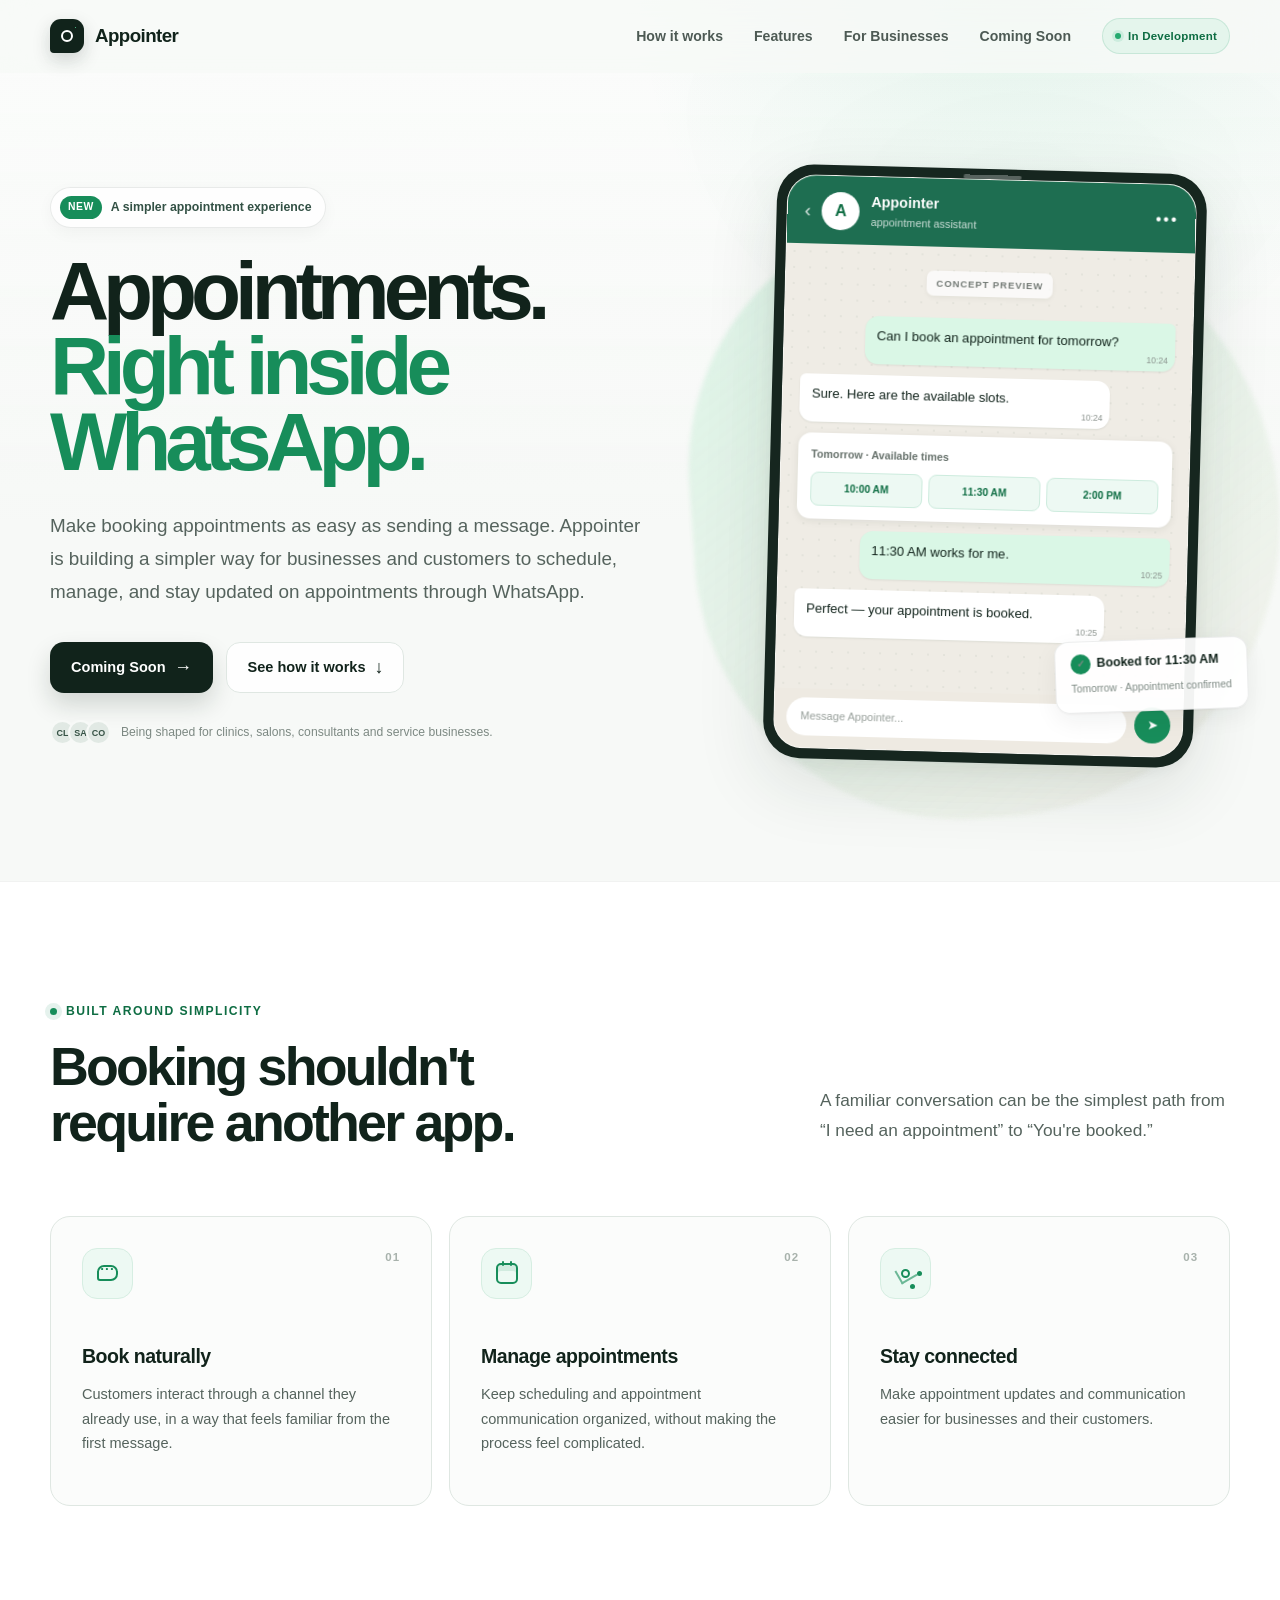
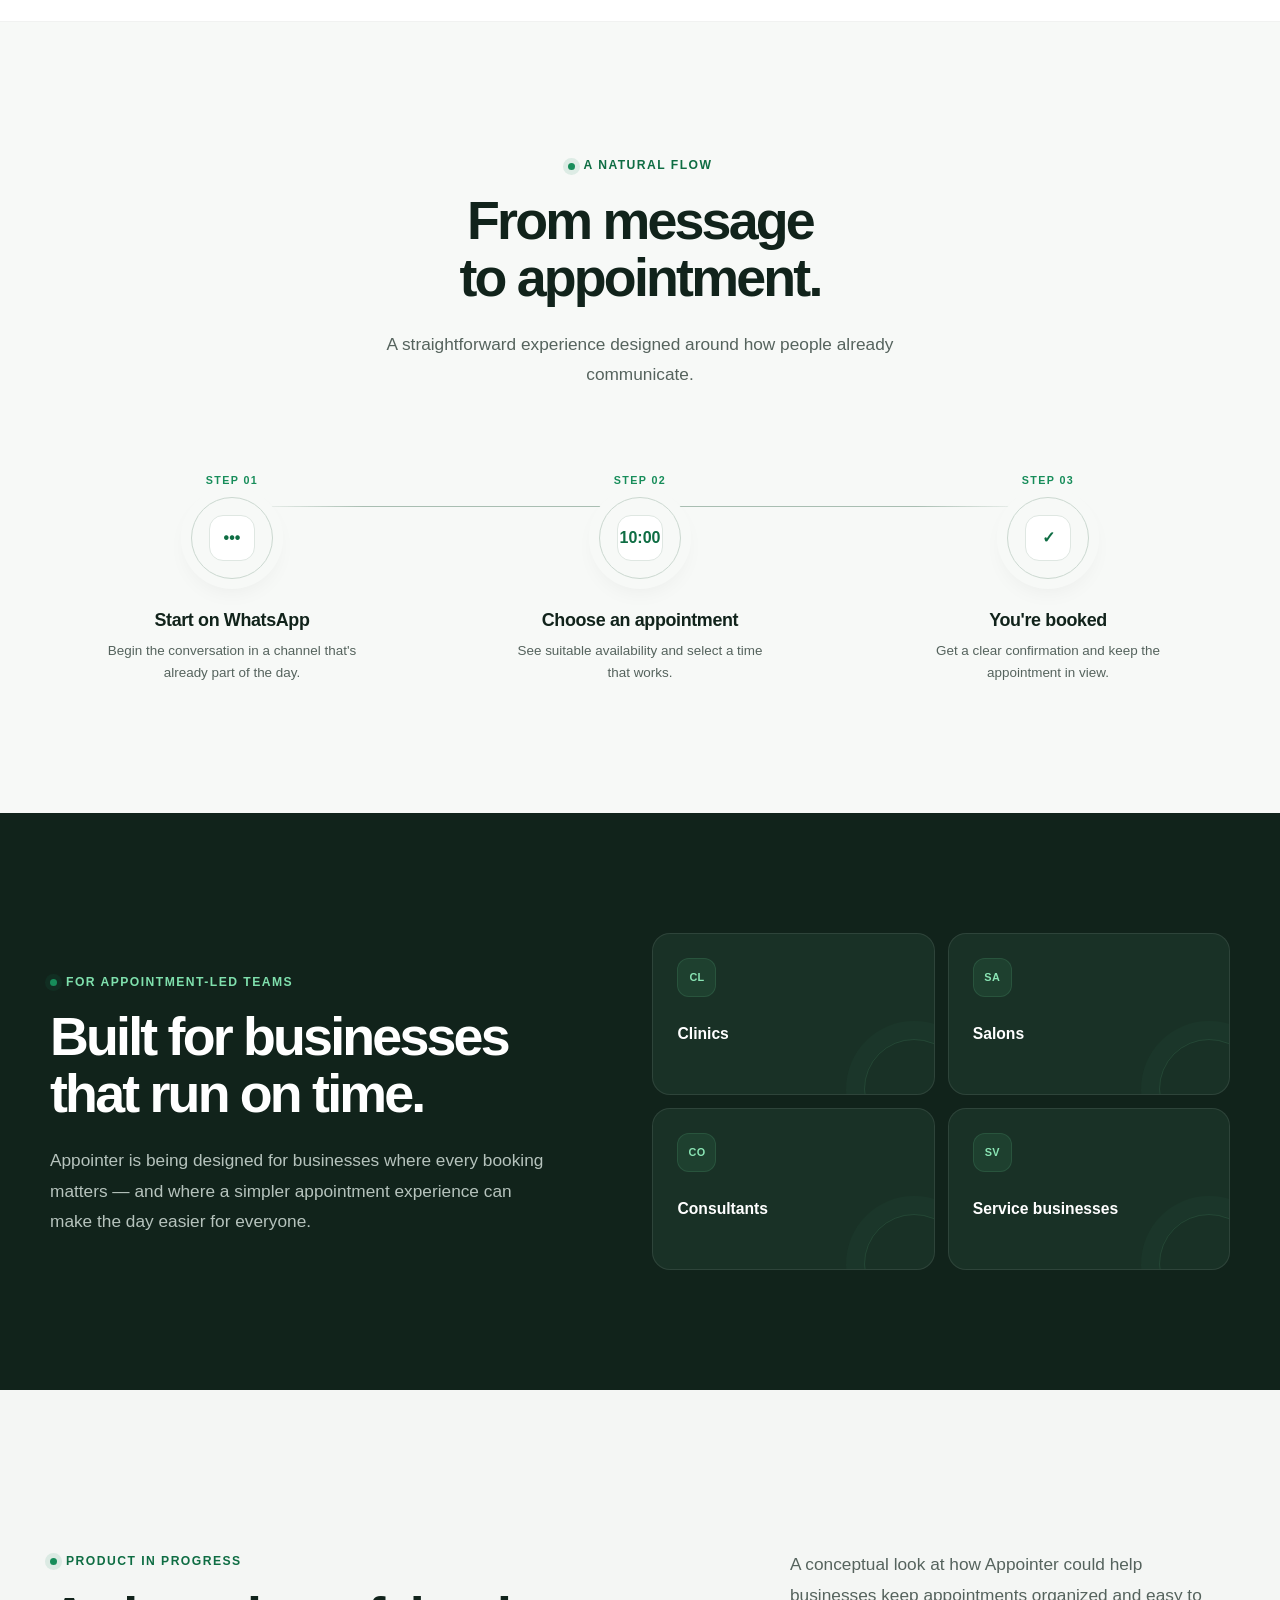
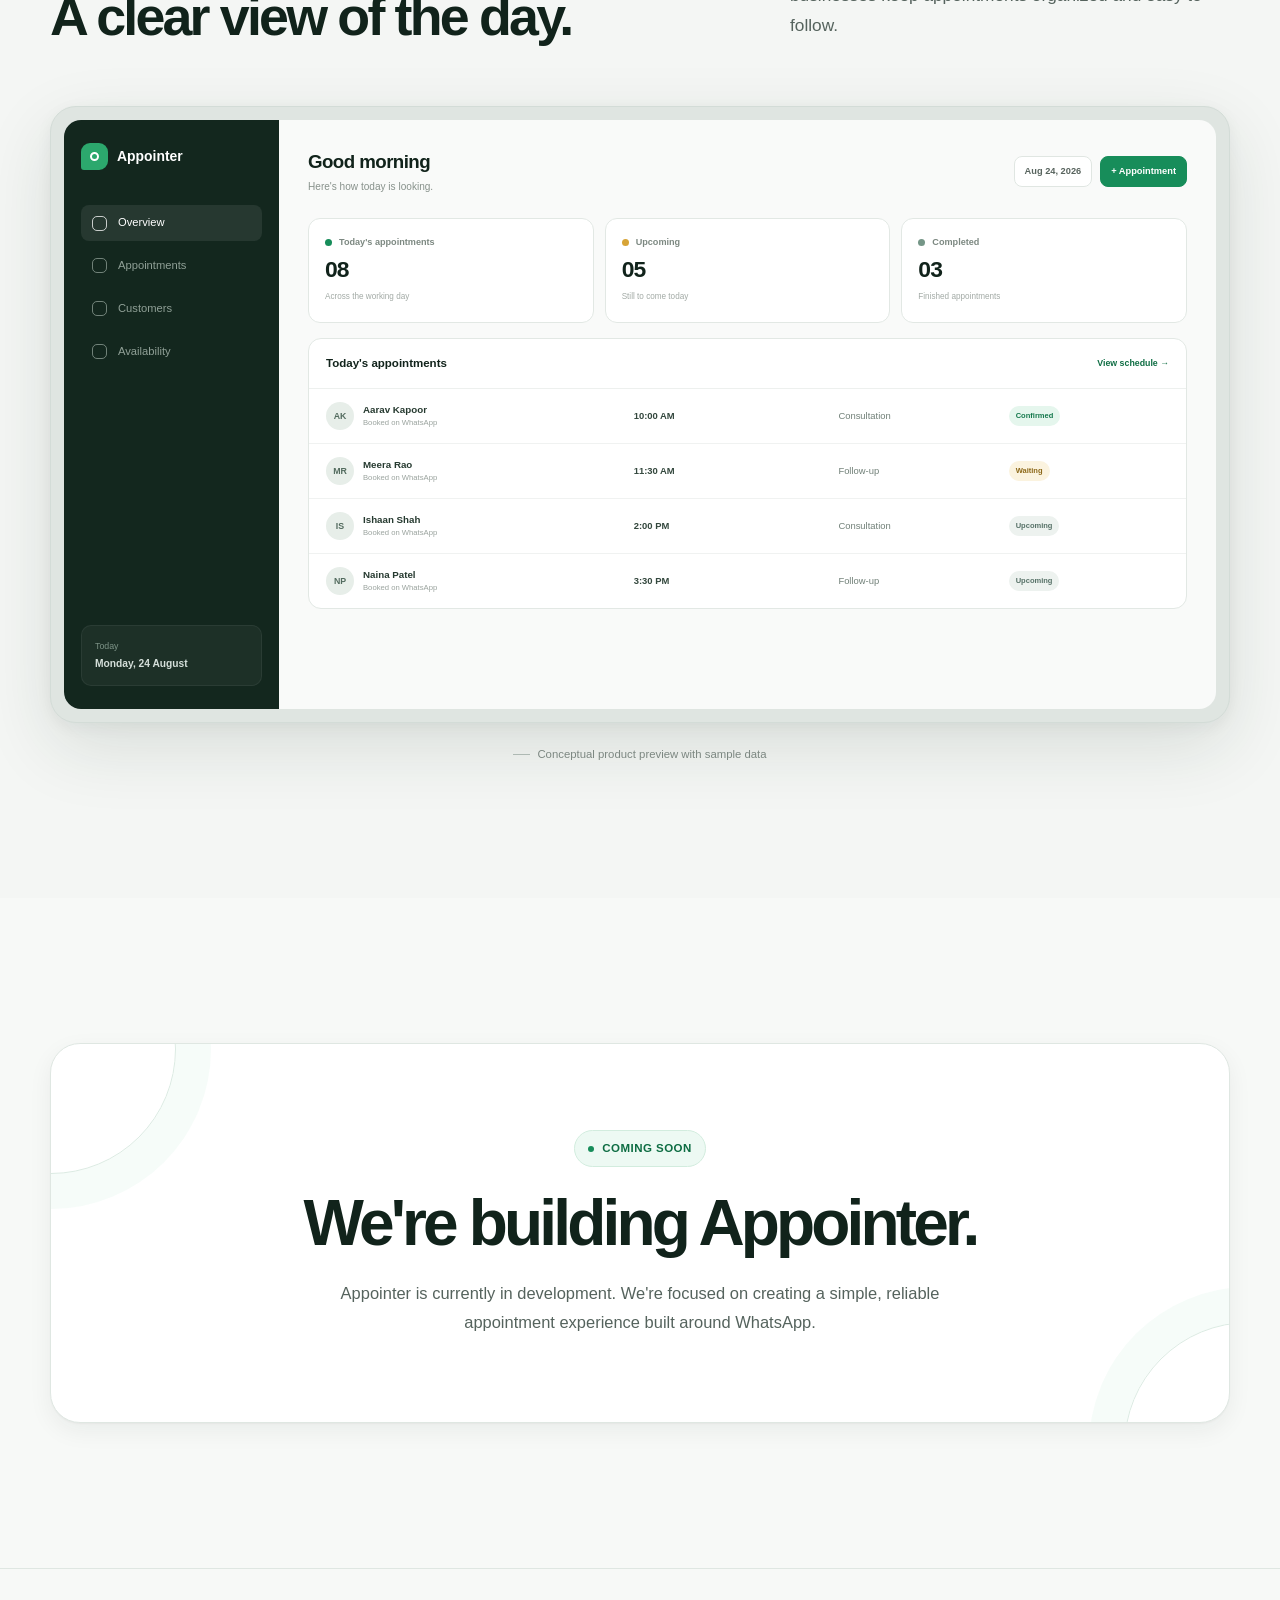
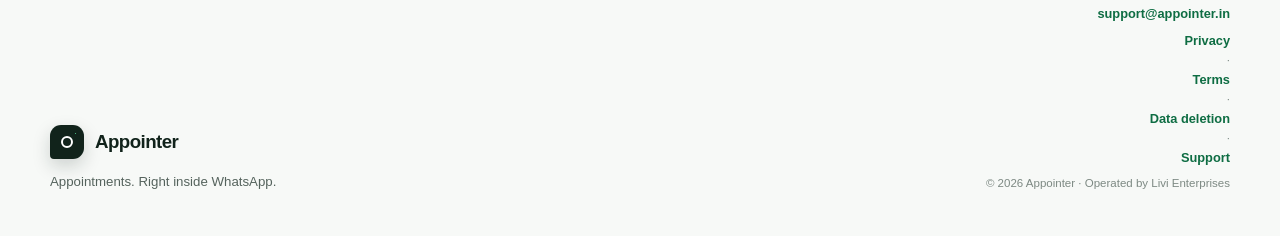
==== commit f039e88f: "Add public compliance and support pages" ====
--- a/index.html
+++ b/index.html
@@ -596,7 +596,11 @@
   <footer>
     <div class="container footer-grid">
       <div><a class="brand" href="#top"><span class="brand-mark" aria-hidden="true"></span><span>Appointer</span></a><p class="footer-tagline">Appointments. Right inside WhatsApp.</p></div>
-      <div class="footer-meta"><a href="https://appointer.in">appointer.in</a><p>© 2026 Appointer</p></div>
+      <div class="footer-meta">
+        <a href="mailto:support@appointer.in">support@appointer.in</a>
+        <p><a href="/privacy">Privacy</a> · <a href="/terms">Terms</a> · <a href="/data-deletion">Data deletion</a> · <a href="/support">Support</a></p>
+        <p>© 2026 Appointer · Operated by Livi Enterprises</p>
+      </div>
     </div>
   </footer>
 
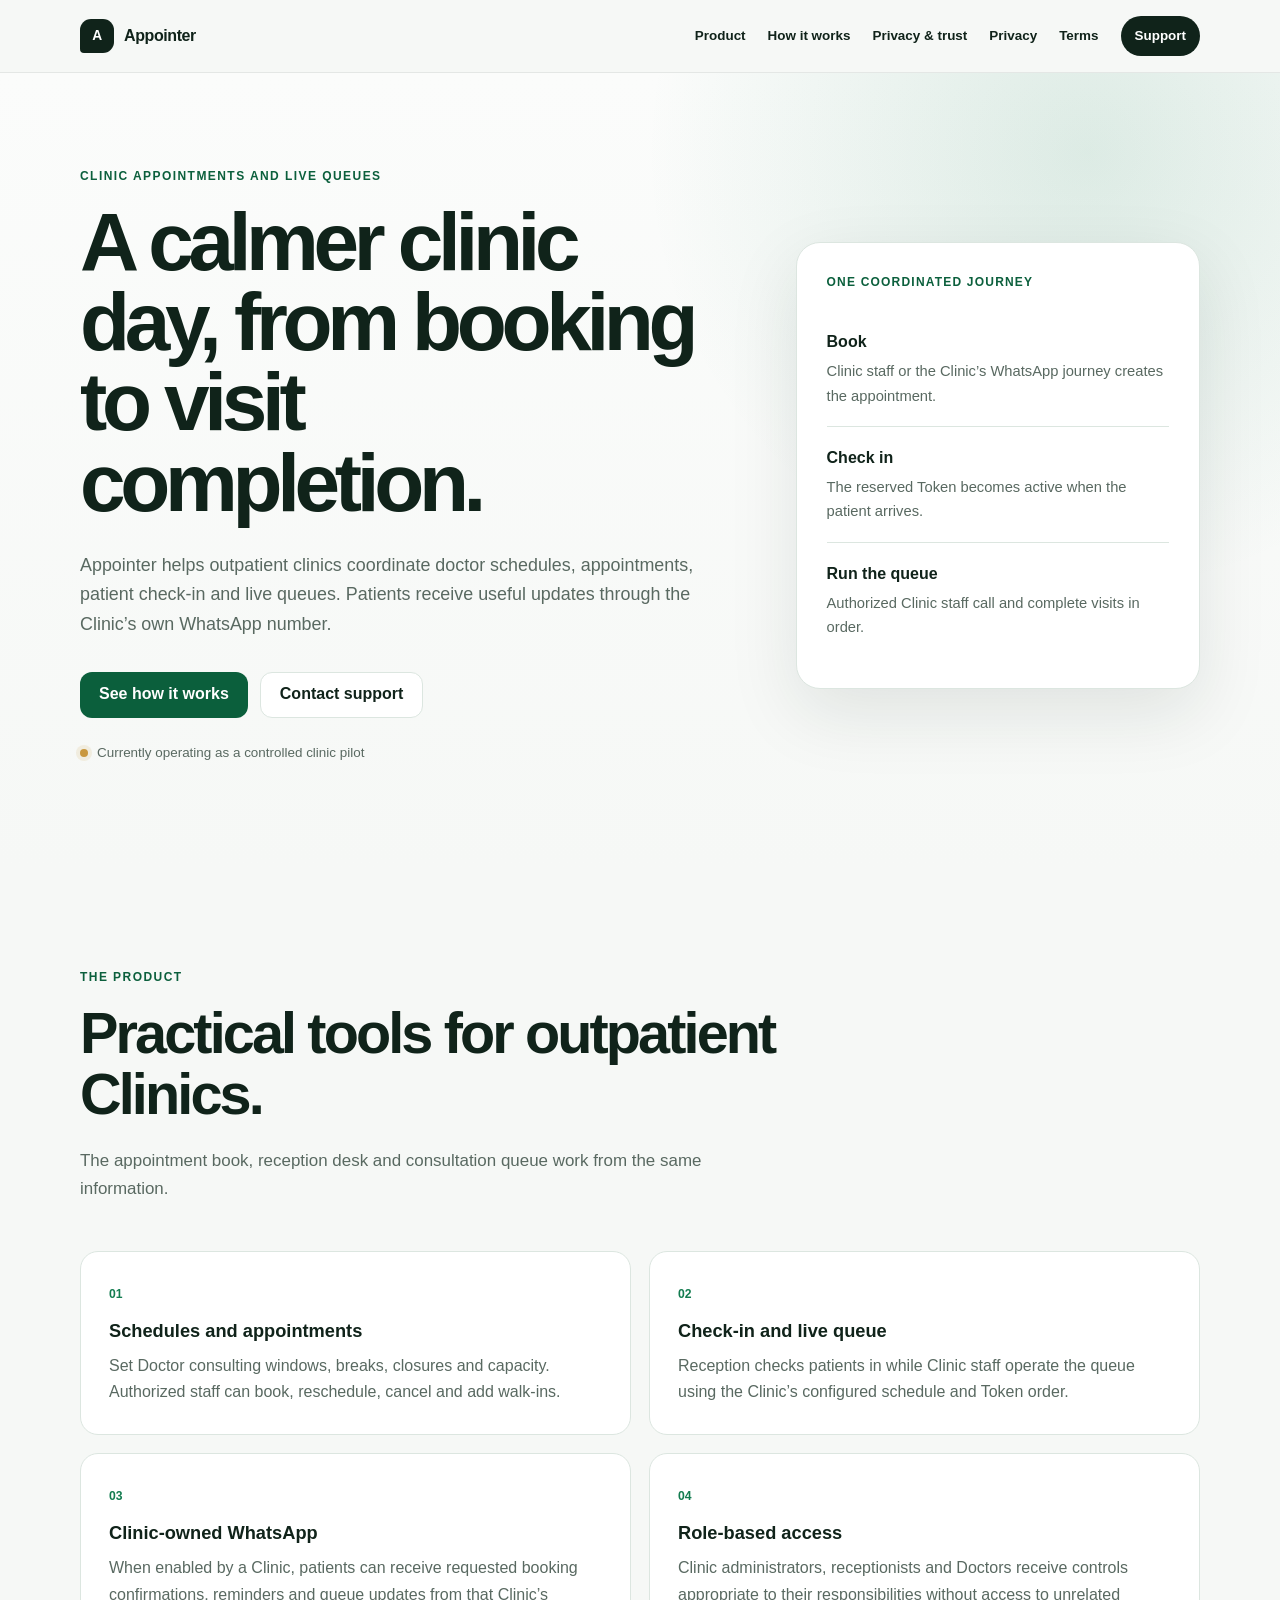
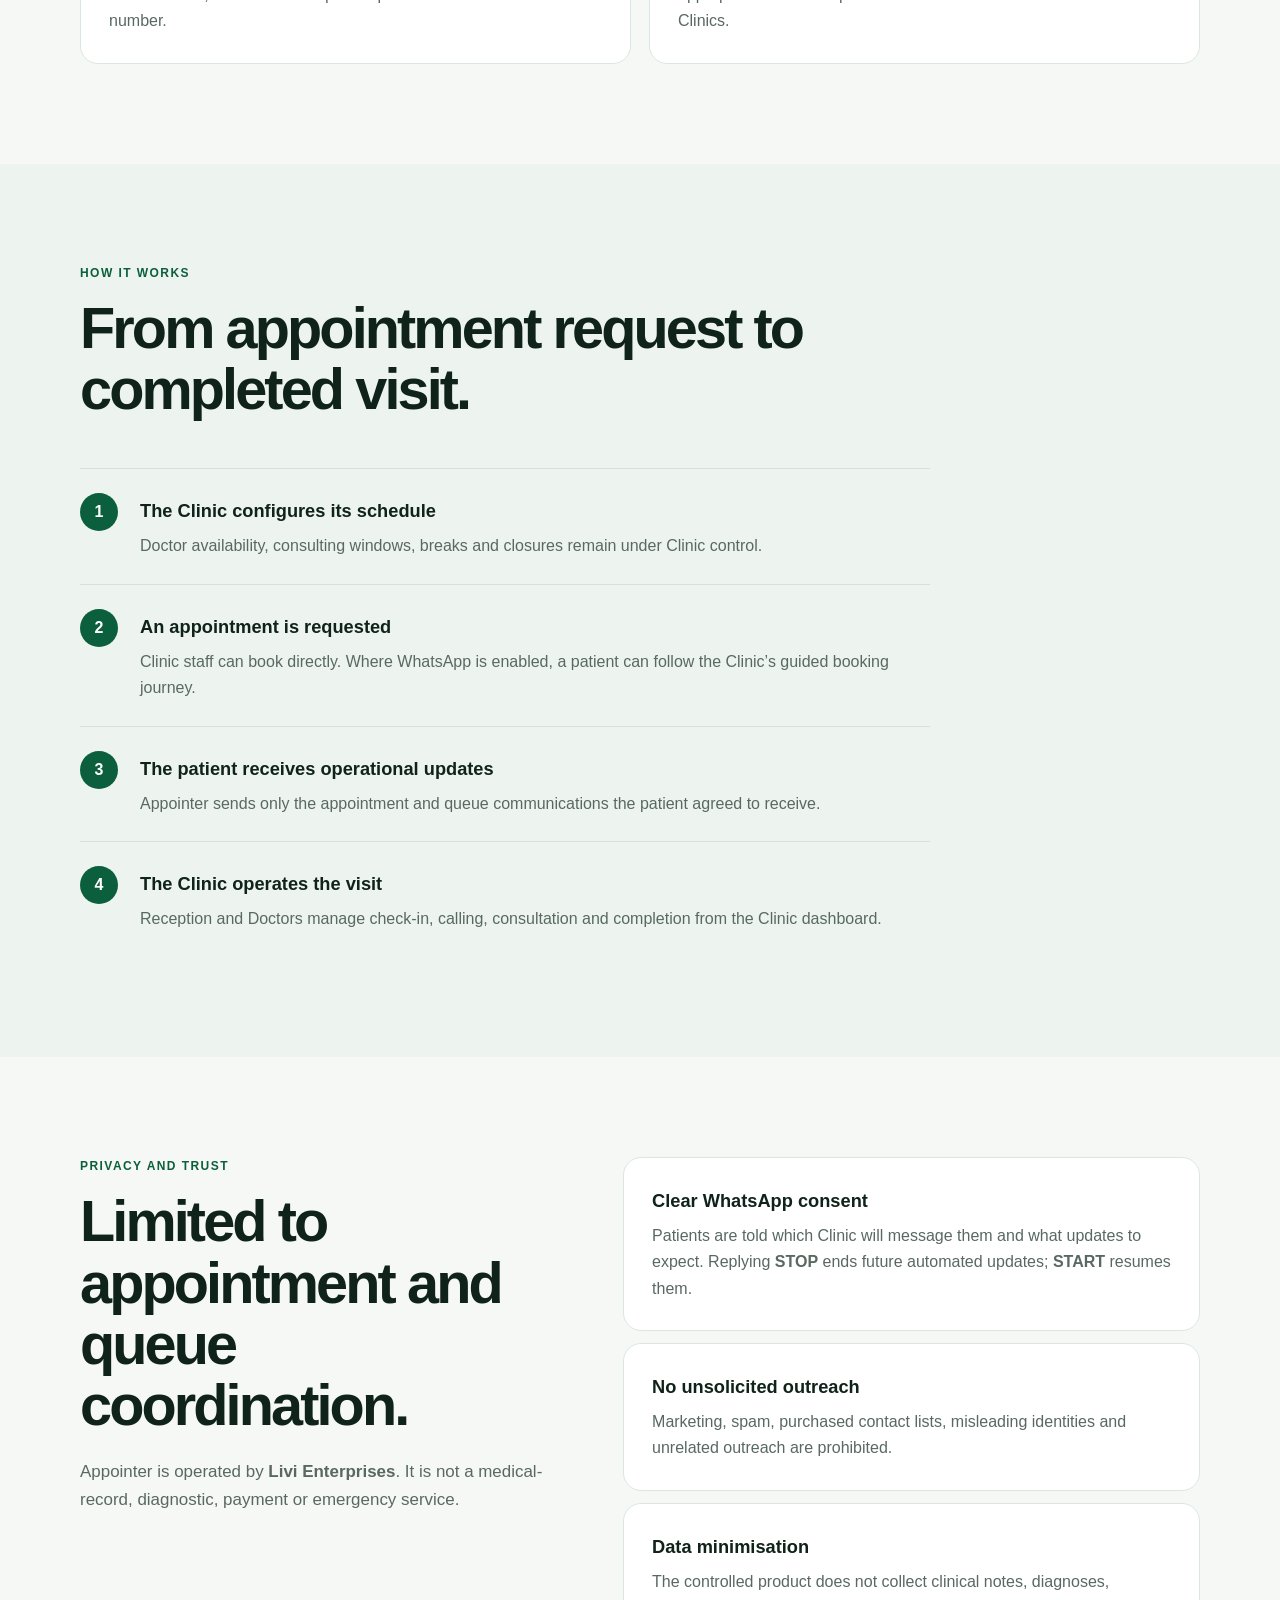
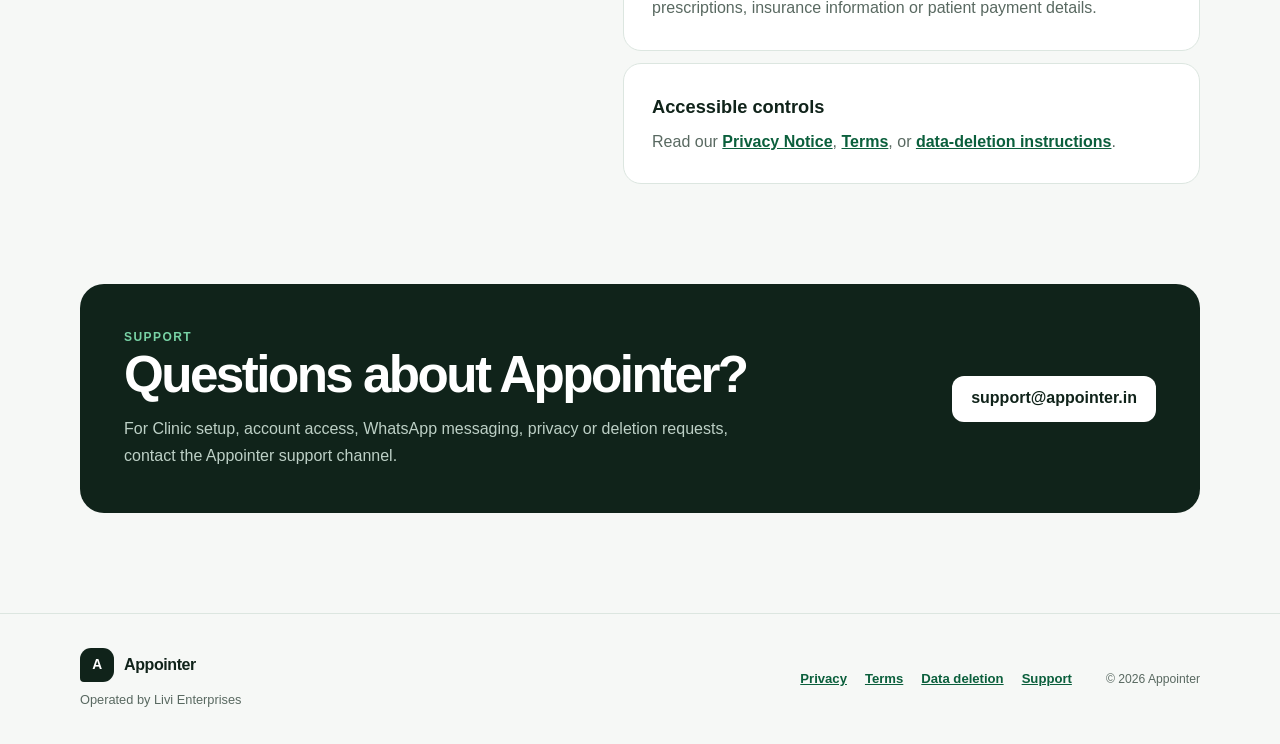
==== commit 6473cf00: "Align public site with clinic pilot" ====
--- a/index.html
+++ b/index.html
@@ -3,660 +3,108 @@
 <head>
   <meta charset="utf-8">
   <meta name="viewport" content="width=device-width, initial-scale=1">
-  <title>Appointer — Appointments. Right inside WhatsApp.</title>
-  <meta name="description" content="Appointer is building a simpler way for businesses and customers to schedule, manage, and stay updated on appointments through WhatsApp.">
-  <meta name="theme-color" content="#f7f9f7">
-  <meta property="og:title" content="Appointer — Appointments. Right inside WhatsApp.">
-  <meta property="og:description" content="Make booking appointments as easy as sending a message. Appointer is coming soon.">
-  <meta property="og:type" content="website">
-  <meta property="og:url" content="https://appointer.in/">
-  <meta property="og:site_name" content="Appointer">
-  <meta name="twitter:card" content="summary">
-  <meta name="twitter:title" content="Appointer — Appointments. Right inside WhatsApp.">
-  <meta name="twitter:description" content="Make booking appointments as easy as sending a message. Appointer is coming soon.">
-
-  <style>
-    :root {
-      --ink: #11231b;
-      --ink-soft: #55635d;
-      --ink-muted: #7d8983;
-      --paper: #f7f9f7;
-      --surface: #ffffff;
-      --surface-soft: #eef3f0;
-      --line: #dfe7e2;
-      --green: #178d5a;
-      --green-dark: #0e6d43;
-      --green-soft: #dff4e9;
-      --green-pale: #edf9f3;
-      --warm: #f2eee8;
-      --shadow-sm: 0 1px 2px rgba(17, 35, 27, .04), 0 8px 24px rgba(17, 35, 27, .06);
-      --shadow-lg: 0 24px 70px rgba(21, 48, 35, .12), 0 4px 16px rgba(21, 48, 35, .05);
-      --radius-sm: 12px;
-      --radius: 20px;
-      --radius-lg: 30px;
-      --container: 1180px;
-      --ease: cubic-bezier(.22, 1, .36, 1);
-    }
-
-    *, *::before, *::after { box-sizing: border-box; }
-    html { scroll-behavior: smooth; }
-    body {
-      margin: 0;
-      color: var(--ink);
-      background: var(--paper);
-      font-family: Inter, ui-sans-serif, -apple-system, BlinkMacSystemFont, "Segoe UI", sans-serif;
-      font-size: 16px;
-      line-height: 1.6;
-      -webkit-font-smoothing: antialiased;
-    }
-
-    ::selection { color: var(--ink); background: #bdebd2; }
-
-    body::before {
-      content: "";
-      position: fixed;
-      inset: 0 0 auto;
-      height: 520px;
-      pointer-events: none;
-      z-index: -1;
-      background:
-        radial-gradient(circle at 80% 0%, rgba(36, 178, 111, .10), transparent 34%),
-        linear-gradient(180deg, #fbfcfb 0%, rgba(247, 249, 247, 0) 100%);
-    }
-
-    a { color: inherit; text-decoration: none; }
-    button, a { -webkit-tap-highlight-color: transparent; }
-    button { font: inherit; }
-    img { max-width: 100%; }
-    section { scroll-margin-top: 100px; }
-
-    .container {
-      width: min(calc(100% - 48px), var(--container));
-      margin-inline: auto;
-    }
-
-    .eyebrow {
-      display: inline-flex;
-      align-items: center;
-      gap: 9px;
-      color: var(--green-dark);
-      font-size: .76rem;
-      font-weight: 750;
-      letter-spacing: .12em;
-      text-transform: uppercase;
-    }
-
-    .eyebrow::before {
-      content: "";
-      width: 7px;
-      height: 7px;
-      border-radius: 50%;
-      background: var(--green);
-      box-shadow: 0 0 0 5px rgba(23, 141, 90, .11);
-    }
-
-    .section-heading {
-      max-width: 690px;
-      margin: 15px 0 0;
-      font-size: clamp(2.25rem, 4.2vw, 4rem);
-      line-height: 1.05;
-      letter-spacing: -.052em;
-      font-weight: 720;
-      text-wrap: balance;
-    }
-
-    .section-copy {
-      max-width: 590px;
-      margin: 24px 0 0;
-      color: var(--ink-soft);
-      font-size: 1.08rem;
-      line-height: 1.75;
-    }
-
-    .reveal {
-      opacity: 0;
-      transform: translateY(24px);
-      transition: opacity .7s var(--ease), transform .7s var(--ease);
-    }
-
-    .reveal.is-visible { opacity: 1; transform: none; }
-
-    .site-header {
-      position: sticky;
-      top: 0;
-      z-index: 50;
-      padding: 18px 0;
-      background: rgba(247, 249, 247, .82);
-      border-bottom: 1px solid transparent;
-      backdrop-filter: blur(18px);
-      transition: padding .25s ease, border-color .25s ease, box-shadow .25s ease;
-    }
-
-    .site-header.scrolled {
-      padding: 12px 0;
-      border-color: rgba(17, 35, 27, .08);
-      box-shadow: 0 8px 24px rgba(17, 35, 27, .035);
-    }
-
-    .nav { display: flex; align-items: center; justify-content: space-between; gap: 30px; }
-    .brand { display: inline-flex; align-items: center; gap: 11px; font-size: 1.17rem; font-weight: 760; letter-spacing: -.03em; }
-    .brand-mark {
-      position: relative;
-      display: grid;
-      width: 34px;
-      height: 34px;
-      place-items: center;
-      border-radius: 11px 11px 11px 4px;
-      background: var(--ink);
-      box-shadow: 0 7px 18px rgba(17, 35, 27, .18);
-    }
-
-    .brand-mark::before {
-      content: "";
-      width: 12px;
-      height: 12px;
-      border: 2px solid #fff;
-      border-radius: 50%;
-    }
-
-    .brand-mark::after {
-      content: "";
-      position: absolute;
-      right: 6px;
-      top: 6px;
-      width: 5px;
-      height: 5px;
-      border-radius: 50%;
-      background: #5add9d;
-      border: 2px solid var(--ink);
-    }
-
-    .nav-links { display: flex; align-items: center; gap: 31px; }
-    .nav-link { color: #4d5a54; font-size: .88rem; font-weight: 590; transition: color .2s ease; }
-    .nav-link:hover, .nav-link:focus-visible { color: var(--green-dark); }
-    .status-badge {
-      display: inline-flex;
-      align-items: center;
-      gap: 7px;
-      padding: 8px 12px;
-      color: var(--green-dark);
-      background: rgba(223, 244, 233, .8);
-      border: 1px solid rgba(23, 141, 90, .14);
-      border-radius: 999px;
-      font-size: .72rem;
-      font-weight: 720;
-      letter-spacing: .02em;
-    }
-
-    .status-badge::before { content: ""; width: 6px; height: 6px; border-radius: 50%; background: #26aa70; box-shadow: 0 0 0 3px rgba(38, 170, 112, .12); }
-    .nav-toggle { display: none; width: 42px; height: 42px; padding: 0; background: #fff; border: 1px solid var(--line); border-radius: 12px; cursor: pointer; }
-    .nav-toggle span, .nav-toggle::before, .nav-toggle::after { content: ""; display: block; width: 18px; height: 1.5px; margin: 4px auto; background: var(--ink); transition: transform .25s, opacity .25s; }
-    .nav-toggle[aria-expanded="true"] span { opacity: 0; }
-    .nav-toggle[aria-expanded="true"]::before { transform: translateY(5.5px) rotate(45deg); }
-    .nav-toggle[aria-expanded="true"]::after { transform: translateY(-5.5px) rotate(-45deg); }
-
-    .hero { padding: 96px 0 118px; overflow: hidden; }
-    .hero-grid { display: grid; grid-template-columns: minmax(0, .94fr) minmax(480px, .76fr); align-items: center; gap: 85px; }
-    .hero-kicker {
-      display: inline-flex;
-      align-items: center;
-      gap: 9px;
-      padding: 8px 13px 8px 9px;
-      color: #335145;
-      background: rgba(255, 255, 255, .72);
-      border: 1px solid rgba(17, 35, 27, .09);
-      border-radius: 999px;
-      box-shadow: 0 5px 16px rgba(17, 35, 27, .04);
-      font-size: .77rem;
-      font-weight: 670;
-    }
-
-    .hero-kicker span { padding: 3px 8px; color: #fff; background: var(--green); border-radius: 999px; font-size: .65rem; letter-spacing: .05em; text-transform: uppercase; }
-    h1 { max-width: 710px; margin: 25px 0 0; font-size: clamp(3.45rem, 6.4vw, 6.45rem); line-height: .92; letter-spacing: -.074em; font-weight: 730; text-wrap: balance; }
-    h1 .accent { display: block; color: var(--green); }
-    .hero-copy { max-width: 625px; margin: 30px 0 0; color: var(--ink-soft); font-size: clamp(1.03rem, 1.5vw, 1.18rem); line-height: 1.75; }
-    .hero-actions { display: flex; flex-wrap: wrap; align-items: center; gap: 13px; margin-top: 34px; }
-    .button {
-      display: inline-flex;
-      min-height: 51px;
-      align-items: center;
-      justify-content: center;
-      gap: 9px;
-      padding: 0 20px;
-      border: 1px solid transparent;
-      border-radius: 14px;
-      font-size: .91rem;
-      font-weight: 680;
-      transition: transform .2s ease, box-shadow .2s ease, background .2s ease, border-color .2s ease;
-    }
-
-    .button:hover { transform: translateY(-2px); }
-    .button:focus-visible, .nav-link:focus-visible, .nav-toggle:focus-visible { outline: 3px solid rgba(23, 141, 90, .28); outline-offset: 3px; }
-    .button-primary { color: #fff; background: var(--ink); box-shadow: 0 12px 25px rgba(17, 35, 27, .16); }
-    .button-primary:hover { background: #1e372b; box-shadow: 0 15px 30px rgba(17, 35, 27, .2); }
-    .button-secondary { background: rgba(255, 255, 255, .8); border-color: var(--line); }
-    .button-secondary:hover { border-color: #bdcbc3; background: #fff; }
-    .arrow { font-size: 1.12rem; transition: transform .2s ease; }
-    .button:hover .arrow { transform: translateX(3px); }
-    .hero-note { display: flex; align-items: center; gap: 10px; margin-top: 27px; color: var(--ink-muted); font-size: .76rem; }
-    .mini-avatars { display: flex; padding-left: 7px; }
-    .mini-avatar { display: grid; width: 25px; height: 25px; margin-left: -7px; place-items: center; border: 2px solid var(--paper); border-radius: 50%; background: #e1e9e4; color: #385447; font-size: .56rem; font-weight: 800; }
-
-    .hero-visual { position: relative; isolation: isolate; }
-    .hero-visual::before {
-      content: "";
-      position: absolute;
-      z-index: -1;
-      inset: 7% -10% -9%;
-      border-radius: 45% 55% 52% 48%;
-      background: linear-gradient(145deg, rgba(213, 242, 226, .8), rgba(240, 235, 226, .5));
-      filter: blur(2px);
-      transform: rotate(-4deg);
-    }
-
-    .phone-frame { position: relative; width: min(100%, 430px); margin: auto; padding: 10px; background: #16261f; border-radius: 37px; box-shadow: var(--shadow-lg); transform: rotate(1.5deg); }
-    .phone-frame::before { content: ""; position: absolute; z-index: 2; top: 6px; left: 50%; width: 58px; height: 4px; border-radius: 999px; background: rgba(255,255,255,.28); transform: translateX(-50%); }
-    .chat-shell { overflow: hidden; background: #f3f2ed; border: 1px solid rgba(255, 255, 255, .12); border-radius: 29px; }
-    .chat-head { display: flex; align-items: center; gap: 11px; padding: 16px 17px 14px; color: #fff; background: #1e6e51; }
-    .back { opacity: .86; font-size: 1.2rem; }
-    .chat-logo { display: grid; width: 38px; height: 38px; place-items: center; border-radius: 50%; background: #fff; color: var(--green-dark); font-weight: 800; }
-    .chat-person { flex: 1; line-height: 1.25; }
-    .chat-person strong { display: block; font-size: .9rem; }
-    .chat-person small { opacity: .77; font-size: .68rem; }
-    .head-dots { letter-spacing: 2px; }
-    .chat-body { min-height: 445px; padding: 24px 17px 20px; background-color: #efece5; background-image: radial-gradient(rgba(30, 70, 52, .055) .8px, transparent .8px); background-size: 16px 16px; }
-    .concept-label { width: max-content; margin: 0 auto 22px; padding: 5px 10px; color: #757c77; background: rgba(255, 255, 255, .72); border-radius: 7px; font-size: .6rem; font-weight: 700; letter-spacing: .09em; text-transform: uppercase; box-shadow: 0 2px 5px rgba(17,35,27,.05); }
-    .message { position: relative; max-width: 83%; margin-bottom: 11px; padding: 10px 12px 18px; border-radius: 6px 13px 13px 13px; font-size: .82rem; line-height: 1.5; box-shadow: 0 1px 2px rgba(17,35,27,.08); }
-    .message-customer { margin-left: auto; background: #daf7e6; border-radius: 13px 6px 13px 13px; }
-    .message-app { background: #fff; }
-    .message-time { position: absolute; right: 7px; bottom: 4px; color: #8a928d; font-size: .54rem; }
-    .slot-card { margin-top: 7px; padding: 13px; background: #fff; border-radius: 13px; box-shadow: 0 2px 8px rgba(17,35,27,.08); }
-    .slot-date { color: #66716b; font-size: .67rem; font-weight: 700; }
-    .slots { display: grid; grid-template-columns: repeat(3, 1fr); gap: 6px; margin-top: 9px; }
-    .slot { padding: 8px 3px; color: var(--green-dark); background: var(--green-pale); border: 1px solid #ccebdd; border-radius: 8px; font-size: .64rem; font-weight: 720; text-align: center; }
-    .chat-input { display: flex; align-items: center; gap: 8px; padding: 9px 12px 12px; background: #eeeae2; }
-    .input-pill { flex: 1; padding: 10px 14px; color: #979f9a; background: #fff; border-radius: 999px; font-size: .69rem; }
-    .send-dot { display: grid; width: 36px; height: 36px; place-items: center; color: #fff; background: var(--green); border-radius: 50%; font-size: .8rem; }
-    .floating-note { position: absolute; right: -18px; bottom: 52px; padding: 12px 15px; background: rgba(255, 255, 255, .94); border: 1px solid rgba(17,35,27,.08); border-radius: 14px; box-shadow: var(--shadow-sm); transform: rotate(-2deg); }
-    .floating-note strong { display: block; font-size: .77rem; }
-    .floating-note span { color: var(--ink-muted); font-size: .65rem; }
-    .check { display: inline-grid; width: 20px; height: 20px; margin-right: 6px; place-items: center; color: #fff; background: var(--green); border-radius: 50%; font-size: .66rem; }
-
-    .value-section { padding: 115px 0; background: var(--surface); border-block: 1px solid rgba(17, 35, 27, .06); }
-    .value-top { display: flex; align-items: end; justify-content: space-between; gap: 50px; }
-    .value-top .section-heading { max-width: 600px; }
-    .value-top .section-copy { max-width: 410px; margin: 0 0 5px; }
-    .value-grid { display: grid; grid-template-columns: repeat(3, 1fr); gap: 17px; margin-top: 65px; }
-    .value-card { min-height: 290px; padding: 31px; background: #fbfcfb; border: 1px solid var(--line); border-radius: var(--radius); transition: transform .3s var(--ease), box-shadow .3s var(--ease), border-color .3s ease; }
-    .value-card:hover { transform: translateY(-6px); border-color: #c8d7cf; box-shadow: var(--shadow-sm); }
-    .icon-box { position: relative; display: grid; width: 51px; height: 51px; place-items: center; background: var(--green-pale); border: 1px solid #d6eee2; border-radius: 15px; }
-    .icon-chat::before { content: ""; width: 21px; height: 16px; border: 2px solid var(--green); border-radius: 7px 7px 7px 3px; }
-    .icon-chat::after { content: "···"; position: absolute; top: 9px; color: var(--green); font-size: .85rem; font-weight: 900; letter-spacing: 1px; }
-    .icon-calendar::before { content: ""; width: 22px; height: 21px; border: 2px solid var(--green); border-radius: 5px; box-shadow: inset 0 6px 0 rgba(23,141,90,.13); }
-    .icon-calendar::after { content: ""; position: absolute; width: 2px; height: 5px; top: 12px; border-radius: 2px; background: var(--green); box-shadow: 8px 0 0 var(--green); transform: translateX(-4px); }
-    .icon-connect::before { content: ""; width: 9px; height: 9px; border: 2px solid var(--green); border-radius: 50%; box-shadow: 14px 0 0 -2px var(--green), 7px 13px 0 -2px var(--green); }
-    .icon-connect::after { content: ""; position: absolute; width: 18px; height: 15px; border-bottom: 2px solid var(--green); border-left: 2px solid var(--green); transform: rotate(-30deg); opacity: .6; }
-    .value-number { float: right; color: #a8b2ac; font-size: .72rem; font-weight: 700; letter-spacing: .08em; }
-    .value-card h3 { margin: 42px 0 10px; font-size: 1.22rem; letter-spacing: -.025em; }
-    .value-card p { margin: 0; color: var(--ink-soft); font-size: .91rem; line-height: 1.7; }
-
-    .works-section { padding: 130px 0; overflow: hidden; }
-    .centered { text-align: center; }
-    .centered .section-heading, .centered .section-copy { margin-inline: auto; }
-    .steps { position: relative; display: grid; grid-template-columns: repeat(3, 1fr); gap: 44px; margin-top: 76px; }
-    .steps::before { content: ""; position: absolute; top: 40px; left: 16.5%; right: 16.5%; height: 1px; background: linear-gradient(90deg, transparent, #a9beb2 15%, #a9beb2 85%, transparent); }
-    .step { position: relative; text-align: center; }
-    .step-orbit { position: relative; z-index: 1; display: grid; width: 82px; height: 82px; margin: auto; place-items: center; background: var(--paper); border: 1px solid #cbd8d0; border-radius: 50%; box-shadow: 0 0 0 10px var(--paper), 0 9px 25px rgba(17,35,27,.07); }
-    .step-orbit::before { content: ""; width: 46px; height: 46px; border-radius: 14px; background: #fff; border: 1px solid var(--line); }
-    .step-symbol { position: absolute; color: var(--green-dark); font-size: 1rem; font-weight: 800; }
-    .step h3 { margin: 27px 0 6px; font-size: 1.12rem; letter-spacing: -.02em; }
-    .step p { max-width: 260px; margin: auto; color: var(--ink-soft); font-size: .84rem; }
-    .step-index { display: inline-block; margin-bottom: 8px; color: var(--green); font-size: .67rem; font-weight: 790; letter-spacing: .13em; }
-
-    .business-section { padding: 120px 0; background: var(--ink); color: #fff; overflow: hidden; }
-    .business-grid { display: grid; grid-template-columns: .87fr 1fr; align-items: center; gap: 100px; }
-    .business-section .eyebrow { color: #7fe0ad; }
-    .business-section .section-copy { color: #b6c3bd; }
-    .business-list { display: grid; grid-template-columns: repeat(2, 1fr); gap: 13px; }
-    .business-item { position: relative; overflow: hidden; min-height: 162px; padding: 24px; background: #193126; border: 1px solid rgba(255,255,255,.09); border-radius: 18px; transition: background .25s, transform .25s var(--ease); }
-    .business-item:hover { background: #203c2f; transform: translateY(-4px); }
-    .business-item::after { content: ""; position: absolute; right: -30px; bottom: -45px; width: 100px; height: 100px; border: 1px solid rgba(113,225,164,.12); border-radius: 50%; box-shadow: 0 0 0 18px rgba(113,225,164,.03); }
-    .business-icon { display: grid; width: 39px; height: 39px; place-items: center; color: #8ae4b4; background: rgba(77,190,129,.1); border: 1px solid rgba(122,229,171,.12); border-radius: 12px; font-size: .68rem; font-weight: 800; letter-spacing: .03em; }
-    .business-item h3 { margin: 24px 0 0; font-size: .98rem; font-weight: 650; }
-
-    .preview-section { padding: 135px 0; background: #f4f6f4; }
-    .preview-head { display: flex; align-items: end; justify-content: space-between; gap: 40px; }
-    .preview-head .section-copy { max-width: 440px; margin-bottom: 4px; }
-    .dashboard-wrap { margin-top: 62px; padding: 13px; background: #dfe5e1; border: 1px solid #d3dcd7; border-radius: 26px; box-shadow: var(--shadow-lg); }
-    .dashboard { display: grid; grid-template-columns: 215px minmax(0, 1fr); min-height: 570px; overflow: hidden; background: #f9faf9; border-radius: 17px; }
-    .dash-side { padding: 23px 17px; color: #c9d4cf; background: #13271e; }
-    .dash-brand { display: flex; align-items: center; gap: 9px; color: #fff; font-size: .87rem; font-weight: 750; }
-    .dash-brand .brand-mark { width: 27px; height: 27px; background: #2ca86d; box-shadow: none; border-radius: 9px 9px 9px 3px; }
-    .dash-brand .brand-mark::before { width: 9px; height: 9px; }
-    .dash-brand .brand-mark::after { display: none; }
-    .dash-menu { margin-top: 35px; }
-    .dash-nav { display: flex; align-items: center; gap: 11px; margin: 7px 0; padding: 9px 11px; border-radius: 8px; color: #90a097; font-size: .7rem; }
-    .dash-nav.active { color: #fff; background: rgba(255,255,255,.08); }
-    .dash-nav-icon { width: 15px; height: 15px; border: 1.5px solid currentColor; border-radius: 5px; opacity: .75; }
-    .side-bottom { margin-top: 255px; padding: 13px; background: rgba(255,255,255,.045); border: 1px solid rgba(255,255,255,.06); border-radius: 10px; }
-    .side-bottom small { display: block; color: #7d9387; font-size: .55rem; }
-    .side-bottom strong { display: block; margin-top: 3px; color: #d5dfda; font-size: .64rem; }
-    .dash-main { padding: 27px 29px; min-width: 0; }
-    .dash-top { display: flex; align-items: center; justify-content: space-between; gap: 20px; }
-    .dash-title h3 { margin: 0; font-size: 1.17rem; letter-spacing: -.03em; }
-    .dash-title p { margin: 2px 0 0; color: #87918b; font-size: .63rem; }
-    .dash-actions { display: flex; gap: 8px; }
-    .dash-action { padding: 7px 10px; background: #fff; border: 1px solid #e0e6e2; border-radius: 8px; color: #58645e; font-size: .58rem; font-weight: 680; }
-    .dash-action.primary { color: #fff; background: var(--green); border-color: var(--green); }
-    .metric-row { display: grid; grid-template-columns: repeat(3, 1fr); gap: 11px; margin-top: 23px; }
-    .metric { padding: 16px; background: #fff; border: 1px solid #e2e8e4; border-radius: 12px; }
-    .metric-label { display: flex; align-items: center; gap: 7px; color: #7c8881; font-size: .57rem; font-weight: 650; }
-    .metric-dot { width: 7px; height: 7px; border-radius: 50%; background: var(--green); }
-    .metric:nth-child(2) .metric-dot { background: #d7a437; }
-    .metric:nth-child(3) .metric-dot { background: #759687; }
-    .metric strong { display: block; margin-top: 8px; font-size: 1.43rem; letter-spacing: -.04em; line-height: 1; }
-    .metric small { color: #a2aaa5; font-size: .51rem; }
-    .appointments { margin-top: 15px; background: #fff; border: 1px solid #e2e8e4; border-radius: 13px; }
-    .table-head { display: flex; align-items: center; justify-content: space-between; padding: 15px 17px; border-bottom: 1px solid #edf0ee; }
-    .table-head strong { font-size: .72rem; }
-    .table-head span { color: var(--green-dark); font-size: .55rem; font-weight: 700; }
-    .appointment-row { display: grid; grid-template-columns: 1.3fr .85fr .7fr .7fr; align-items: center; gap: 10px; padding: 13px 17px; border-bottom: 1px solid #f0f2f1; font-size: .59rem; }
-    .appointment-row:last-child { border: 0; }
-    .person { display: flex; align-items: center; gap: 9px; min-width: 0; }
-    .avatar { display: grid; flex: 0 0 auto; width: 28px; height: 28px; place-items: center; border-radius: 50%; background: #e7eee9; color: #526b5e; font-size: .55rem; font-weight: 800; }
-    .person-name { min-width: 0; }
-    .person-name strong { display: block; overflow: hidden; color: #263a30; font-size: .61rem; text-overflow: ellipsis; white-space: nowrap; }
-    .person-name small { display: block; color: #9aa39e; font-size: .48rem; }
-    .time-cell { color: #34483e; font-weight: 700; }
-    .service-cell { color: #718078; }
-    .pill { width: max-content; padding: 4px 7px; color: #14784c; background: #e5f6ed; border-radius: 999px; font-size: .47rem; font-weight: 720; }
-    .pill.waiting { color: #8c6819; background: #fbf3df; }
-    .pill.upcoming { color: #557066; background: #edf2ef; }
-    .dash-caption { display: flex; align-items: center; justify-content: center; gap: 7px; margin-top: 22px; color: #7c8781; font-size: .71rem; }
-    .dash-caption::before { content: ""; width: 17px; height: 1px; background: #aeb9b3; }
-
-    .status-section { padding: 145px 0; }
-    .status-panel { position: relative; overflow: hidden; padding: 86px 50px; background: var(--surface); border: 1px solid var(--line); border-radius: var(--radius-lg); text-align: center; box-shadow: var(--shadow-sm); }
-    .status-panel::before, .status-panel::after { content: ""; position: absolute; width: 250px; height: 250px; border: 1px solid #dcebe3; border-radius: 50%; }
-    .status-panel::before { left: -125px; top: -120px; box-shadow: 0 0 0 35px rgba(223,244,233,.28); }
-    .status-panel::after { right: -145px; bottom: -150px; box-shadow: 0 0 0 35px rgba(223,244,233,.28); }
-    .coming-badge { position: relative; z-index: 1; display: inline-flex; align-items: center; gap: 8px; padding: 8px 13px; color: var(--green-dark); background: var(--green-pale); border: 1px solid #d2ecde; border-radius: 999px; font-size: .72rem; font-weight: 750; letter-spacing: .04em; text-transform: uppercase; }
-    .coming-badge::before { content: ""; width: 6px; height: 6px; border-radius: 50%; background: var(--green); }
-    .status-panel h2 { position: relative; z-index: 1; margin: 24px 0 0; font-size: clamp(2.5rem, 5vw, 4.6rem); line-height: 1; letter-spacing: -.06em; text-wrap: balance; }
-    .status-panel p { position: relative; z-index: 1; max-width: 610px; margin: 24px auto 0; color: var(--ink-soft); font-size: 1.03rem; line-height: 1.75; }
-
-    footer { padding: 35px 0 43px; border-top: 1px solid var(--line); }
-    .footer-grid { display: flex; align-items: end; justify-content: space-between; gap: 40px; }
-    .footer-tagline { margin: 12px 0 0; color: var(--ink-soft); font-size: .83rem; }
-    .footer-meta { text-align: right; }
-    .footer-meta a { display: block; color: var(--green-dark); font-size: .8rem; font-weight: 690; }
-    .footer-meta p { margin: 6px 0 0; color: var(--ink-muted); font-size: .72rem; }
-
-    @media (max-width: 980px) {
-      .hero { padding-top: 75px; }
-      .hero-grid { grid-template-columns: 1fr; gap: 75px; }
-      .hero-copy { max-width: 690px; }
-      .hero-visual { width: min(100%, 560px); margin-inline: auto; }
-      .value-top, .preview-head { display: block; }
-      .value-top .section-copy, .preview-head .section-copy { margin-top: 24px; }
-      .business-grid { gap: 55px; }
-      .dashboard { grid-template-columns: 165px minmax(0,1fr); }
-      .side-bottom { margin-top: 262px; }
-    }
-
-    @media (max-width: 780px) {
-      .container { width: min(calc(100% - 32px), var(--container)); }
-      .site-header { padding: 12px 0; }
-      .nav-toggle { display: block; }
-      .nav-links { position: absolute; top: calc(100% + 1px); left: 16px; right: 16px; display: none; padding: 13px; background: rgba(255,255,255,.98); border: 1px solid var(--line); border-radius: 15px; box-shadow: var(--shadow-sm); }
-      .nav-links.open { display: grid; }
-      .nav-link { padding: 10px 9px; }
-      .status-badge { width: max-content; margin: 6px 8px; }
-      .hero { padding: 61px 0 92px; }
-      h1 { font-size: clamp(3.25rem, 15vw, 5rem); }
-      .value-section, .works-section, .business-section, .preview-section { padding: 92px 0; }
-      .value-grid { grid-template-columns: 1fr; margin-top: 45px; }
-      .value-card { min-height: 230px; }
-      .steps { grid-template-columns: 1fr; gap: 53px; margin-top: 58px; }
-      .steps::before { top: 45px; bottom: 45px; left: 50%; right: auto; width: 1px; height: auto; background: linear-gradient(180deg, transparent, #a9beb2 12%, #a9beb2 88%, transparent); }
-      .step { background: var(--paper); }
-      .business-grid { grid-template-columns: 1fr; }
-      .dashboard-wrap { padding: 8px; margin-inline: -8px; overflow: hidden; }
-      .dashboard { display: block; min-height: 0; }
-      .dash-side { display: none; }
-      .dash-main { padding: 22px 17px; }
-      .status-section { padding: 95px 0; }
-      .status-panel { padding: 70px 25px; }
-    }
-
-    @media (max-width: 540px) {
-      .hero-kicker { font-size: .68rem; }
-      .hero-actions { align-items: stretch; }
-      .button { flex: 1 1 100%; }
-      .hero-note { align-items: flex-start; }
-      .phone-frame { padding: 7px; border-radius: 30px; }
-      .chat-shell { border-radius: 24px; }
-      .chat-body { min-height: 420px; padding: 20px 13px 17px; }
-      .floating-note { right: -4px; bottom: -35px; }
-      .slots { gap: 5px; }
-      .value-top .section-copy, .preview-head .section-copy { font-size: .98rem; }
-      .business-list { grid-template-columns: 1fr 1fr; gap: 9px; }
-      .business-item { min-height: 135px; padding: 18px; }
-      .business-item h3 { margin-top: 20px; font-size: .87rem; }
-      .metric-row { gap: 7px; }
-      .metric { padding: 12px 10px; }
-      .metric strong { font-size: 1.15rem; }
-      .metric small { display: none; }
-      .appointment-row { grid-template-columns: 1.4fr .65fr .65fr; padding-inline: 12px; }
-      .service-cell { display: none; }
-      .dash-actions .dash-action:first-child { display: none; }
-      .status-panel::before, .status-panel::after { opacity: .55; }
-      .footer-grid { display: block; }
-      .footer-meta { margin-top: 28px; text-align: left; }
-    }
-
-    @media (prefers-reduced-motion: reduce) {
-      html { scroll-behavior: auto; }
-      *, *::before, *::after { animation-duration: .01ms !important; animation-iteration-count: 1 !important; transition-duration: .01ms !important; }
-      .reveal { opacity: 1; transform: none; }
-    }
-  </style>
+  <title>Appointer — Clinic appointments and live queues</title>
+  <meta name="description" content="Appointer helps outpatient clinics manage doctor schedules, appointments, patient check-in, WhatsApp updates and live queues.">
+  <meta name="theme-color" content="#f6f8f6">
+  <link rel="canonical" href="https://www.appointer.in/">
+  <link rel="stylesheet" href="/site.css">
 </head>
 <body>
-  <header class="site-header" id="top">
-    <nav class="nav container" aria-label="Main navigation">
-      <a class="brand" href="#top" aria-label="Appointer home">
-        <span class="brand-mark" aria-hidden="true"></span>
-        <span>Appointer</span>
-      </a>
-      <button class="nav-toggle" type="button" aria-label="Open navigation" aria-controls="nav-links" aria-expanded="false"><span></span></button>
-      <div class="nav-links" id="nav-links">
-        <a class="nav-link" href="#how-it-works">How it works</a>
-        <a class="nav-link" href="#features">Features</a>
-        <a class="nav-link" href="#businesses">For Businesses</a>
-        <a class="nav-link" href="#coming-soon">Coming Soon</a>
-        <span class="status-badge">In Development</span>
+  <header class="site-header">
+    <nav class="container nav" aria-label="Main navigation">
+      <a class="brand" href="#top" aria-label="Appointer home"><span class="brand-mark" aria-hidden="true">A</span><span>Appointer</span></a>
+      <div class="nav-links">
+        <a href="#product">Product</a>
+        <a href="#how-it-works">How it works</a>
+        <a href="#trust">Privacy &amp; trust</a>
+        <a href="/privacy">Privacy</a>
+        <a href="/terms">Terms</a>
+        <a class="support-link" href="/support">Support</a>
       </div>
     </nav>
   </header>
 
-  <main>
-    <section class="hero" aria-labelledby="hero-title">
+  <main id="top">
+    <section class="hero">
       <div class="container hero-grid">
-        <div class="hero-content reveal is-visible">
-          <div class="hero-kicker"><span>New</span> A simpler appointment experience</div>
-          <h1 id="hero-title">Appointments.<span class="accent">Right inside WhatsApp.</span></h1>
-          <p class="hero-copy">Make booking appointments as easy as sending a message. Appointer is building a simpler way for businesses and customers to schedule, manage, and stay updated on appointments through WhatsApp.</p>
+        <div>
+          <p class="eyebrow">Clinic appointments and live queues</p>
+          <h1>A calmer clinic day, from booking to visit completion.</h1>
+          <p class="lead">Appointer helps outpatient clinics coordinate doctor schedules, appointments, patient check-in and live queues. Patients receive useful updates through the Clinic’s own WhatsApp number.</p>
           <div class="hero-actions">
-            <a class="button button-primary" href="#coming-soon">Coming Soon <span class="arrow" aria-hidden="true">→</span></a>
-            <a class="button button-secondary" href="#how-it-works">See how it works <span class="arrow" aria-hidden="true">↓</span></a>
+            <a class="button primary" href="#how-it-works">See how it works</a>
+            <a class="button secondary" href="mailto:support@appointer.in">Contact support</a>
           </div>
-          <div class="hero-note">
-            <span class="mini-avatars" aria-hidden="true"><span class="mini-avatar">CL</span><span class="mini-avatar">SA</span><span class="mini-avatar">CO</span></span>
-            <span>Being shaped for clinics, salons, consultants and service businesses.</span>
-          </div>
+          <p class="pilot-note"><span></span> Currently operating as a controlled clinic pilot</p>
         </div>
+        <aside class="summary-card" aria-label="Appointer product summary">
+          <p class="card-label">One coordinated journey</p>
+          <ol>
+            <li><strong>Book</strong><span>Clinic staff or the Clinic’s WhatsApp journey creates the appointment.</span></li>
+            <li><strong>Check in</strong><span>The reserved Token becomes active when the patient arrives.</span></li>
+            <li><strong>Run the queue</strong><span>Authorized Clinic staff call and complete visits in order.</span></li>
+          </ol>
+        </aside>
+      </div>
+    </section>
 
-        <div class="hero-visual reveal" aria-label="Conceptual Appointer chat preview">
-          <div class="phone-frame">
-            <div class="chat-shell">
-              <div class="chat-head">
-                <span class="back" aria-hidden="true">‹</span>
-                <span class="chat-logo">A</span>
-                <span class="chat-person"><strong>Appointer</strong><small>appointment assistant</small></span>
-                <span class="head-dots" aria-hidden="true">•••</span>
-              </div>
-              <div class="chat-body">
-                <div class="concept-label">Concept preview</div>
-                <div class="message message-customer">Can I book an appointment for tomorrow?<span class="message-time">10:24</span></div>
-                <div class="message message-app">Sure. Here are the available slots.<span class="message-time">10:24</span></div>
-                <div class="slot-card">
-                  <div class="slot-date">Tomorrow · Available times</div>
-                  <div class="slots"><span class="slot">10:00 AM</span><span class="slot">11:30 AM</span><span class="slot">2:00 PM</span></div>
-                </div>
-                <div class="message message-customer" style="margin-top:11px">11:30 AM works for me.<span class="message-time">10:25</span></div>
-                <div class="message message-app">Perfect — your appointment is booked.<span class="message-time">10:25</span></div>
-              </div>
-              <div class="chat-input"><div class="input-pill">Message Appointer...</div><div class="send-dot" aria-hidden="true">➤</div></div>
-            </div>
-          </div>
-          <div class="floating-note"><strong><span class="check">✓</span>Booked for 11:30 AM</strong><span>Tomorrow · Appointment confirmed</span></div>
+    <section class="section" id="product">
+      <div class="container">
+        <p class="eyebrow">The product</p>
+        <h2>Practical tools for outpatient Clinics.</h2>
+        <p class="section-intro">The appointment book, reception desk and consultation queue work from the same information.</p>
+        <div class="feature-grid">
+          <article><span>01</span><h3>Schedules and appointments</h3><p>Set Doctor consulting windows, breaks, closures and capacity. Authorized staff can book, reschedule, cancel and add walk-ins.</p></article>
+          <article><span>02</span><h3>Check-in and live queue</h3><p>Reception checks patients in while Clinic staff operate the queue using the Clinic’s configured schedule and Token order.</p></article>
+          <article><span>03</span><h3>Clinic-owned WhatsApp</h3><p>When enabled by a Clinic, patients can receive requested booking confirmations, reminders and queue updates from that Clinic’s number.</p></article>
+          <article><span>04</span><h3>Role-based access</h3><p>Clinic administrators, receptionists and Doctors receive controls appropriate to their responsibilities without access to unrelated Clinics.</p></article>
         </div>
       </div>
     </section>
 
-    <section class="value-section" id="features" aria-labelledby="value-title">
+    <section class="section soft" id="how-it-works">
       <div class="container">
-        <div class="value-top reveal">
-          <div><span class="eyebrow">Built around simplicity</span><h2 class="section-heading" id="value-title">Booking shouldn't require another app.</h2></div>
-          <p class="section-copy">A familiar conversation can be the simplest path from “I need an appointment” to “You're booked.”</p>
-        </div>
-        <div class="value-grid">
-          <article class="value-card reveal"><span class="value-number">01</span><div class="icon-box icon-chat" aria-hidden="true"></div><h3>Book naturally</h3><p>Customers interact through a channel they already use, in a way that feels familiar from the first message.</p></article>
-          <article class="value-card reveal"><span class="value-number">02</span><div class="icon-box icon-calendar" aria-hidden="true"></div><h3>Manage appointments</h3><p>Keep scheduling and appointment communication organized, without making the process feel complicated.</p></article>
-          <article class="value-card reveal"><span class="value-number">03</span><div class="icon-box icon-connect" aria-hidden="true"></div><h3>Stay connected</h3><p>Make appointment updates and communication easier for businesses and their customers.</p></article>
+        <p class="eyebrow">How it works</p>
+        <h2>From appointment request to completed visit.</h2>
+        <div class="steps">
+          <article><b>1</b><div><h3>The Clinic configures its schedule</h3><p>Doctor availability, consulting windows, breaks and closures remain under Clinic control.</p></div></article>
+          <article><b>2</b><div><h3>An appointment is requested</h3><p>Clinic staff can book directly. Where WhatsApp is enabled, a patient can follow the Clinic’s guided booking journey.</p></div></article>
+          <article><b>3</b><div><h3>The patient receives operational updates</h3><p>Appointer sends only the appointment and queue communications the patient agreed to receive.</p></div></article>
+          <article><b>4</b><div><h3>The Clinic operates the visit</h3><p>Reception and Doctors manage check-in, calling, consultation and completion from the Clinic dashboard.</p></div></article>
         </div>
       </div>
     </section>
 
-    <section class="works-section" id="how-it-works" aria-labelledby="works-title">
-      <div class="container">
-        <div class="centered reveal"><span class="eyebrow">A natural flow</span><h2 class="section-heading" id="works-title">From message to appointment.</h2><p class="section-copy">A straightforward experience designed around how people already communicate.</p></div>
-        <div class="steps">
-          <article class="step reveal"><span class="step-index">STEP 01</span><div class="step-orbit"><span class="step-symbol" aria-hidden="true">•••</span></div><h3>Start on WhatsApp</h3><p>Begin the conversation in a channel that's already part of the day.</p></article>
-          <article class="step reveal"><span class="step-index">STEP 02</span><div class="step-orbit"><span class="step-symbol" aria-hidden="true">10:00</span></div><h3>Choose an appointment</h3><p>See suitable availability and select a time that works.</p></article>
-          <article class="step reveal"><span class="step-index">STEP 03</span><div class="step-orbit"><span class="step-symbol" aria-hidden="true">✓</span></div><h3>You're booked</h3><p>Get a clear confirmation and keep the appointment in view.</p></article>
+    <section class="section" id="trust">
+      <div class="container trust-grid">
+        <div>
+          <p class="eyebrow">Privacy and trust</p>
+          <h2>Limited to appointment and queue coordination.</h2>
+          <p class="section-intro">Appointer is operated by <strong>Livi Enterprises</strong>. It is not a medical-record, diagnostic, payment or emergency service.</p>
+        </div>
+        <div class="trust-list">
+          <article><h3>Clear WhatsApp consent</h3><p>Patients are told which Clinic will message them and what updates to expect. Replying <strong>STOP</strong> ends future automated updates; <strong>START</strong> resumes them.</p></article>
+          <article><h3>No unsolicited outreach</h3><p>Marketing, spam, purchased contact lists, misleading identities and unrelated outreach are prohibited.</p></article>
+          <article><h3>Data minimisation</h3><p>The controlled product does not collect clinical notes, diagnoses, prescriptions, insurance information or patient payment details.</p></article>
+          <article><h3>Accessible controls</h3><p>Read our <a href="/privacy">Privacy Notice</a>, <a href="/terms">Terms</a>, or <a href="/data-deletion">data-deletion instructions</a>.</p></article>
         </div>
       </div>
     </section>
 
-    <section class="business-section" id="businesses" aria-labelledby="business-title">
-      <div class="container business-grid">
-        <div class="reveal"><span class="eyebrow">For appointment-led teams</span><h2 class="section-heading" id="business-title">Built for businesses that run on time.</h2><p class="section-copy">Appointer is being designed for businesses where every booking matters — and where a simpler appointment experience can make the day easier for everyone.</p></div>
-        <div class="business-list">
-          <article class="business-item reveal"><span class="business-icon">CL</span><h3>Clinics</h3></article>
-          <article class="business-item reveal"><span class="business-icon">SA</span><h3>Salons</h3></article>
-          <article class="business-item reveal"><span class="business-icon">CO</span><h3>Consultants</h3></article>
-          <article class="business-item reveal"><span class="business-icon">SV</span><h3>Service businesses</h3></article>
-        </div>
+    <section class="contact-section">
+      <div class="container contact-card">
+        <div><p class="eyebrow">Support</p><h2>Questions about Appointer?</h2><p>For Clinic setup, account access, WhatsApp messaging, privacy or deletion requests, contact the Appointer support channel.</p></div>
+        <a class="button primary" href="mailto:support@appointer.in">support@appointer.in</a>
       </div>
-    </section>
-
-    <section class="preview-section" aria-labelledby="preview-title">
-      <div class="container">
-        <div class="preview-head reveal"><div><span class="eyebrow">Product in progress</span><h2 class="section-heading" id="preview-title">A clear view of the day.</h2></div><p class="section-copy">A conceptual look at how Appointer could help businesses keep appointments organized and easy to follow.</p></div>
-        <div class="dashboard-wrap reveal">
-          <div class="dashboard">
-            <aside class="dash-side" aria-label="Conceptual product navigation">
-              <div class="dash-brand"><span class="brand-mark" aria-hidden="true"></span>Appointer</div>
-              <div class="dash-menu"><div class="dash-nav active"><span class="dash-nav-icon"></span>Overview</div><div class="dash-nav"><span class="dash-nav-icon"></span>Appointments</div><div class="dash-nav"><span class="dash-nav-icon"></span>Customers</div><div class="dash-nav"><span class="dash-nav-icon"></span>Availability</div></div>
-              <div class="side-bottom"><small>Today</small><strong>Monday, 24 August</strong></div>
-            </aside>
-            <div class="dash-main">
-              <div class="dash-top"><div class="dash-title"><h3>Good morning</h3><p>Here's how today is looking.</p></div><div class="dash-actions"><span class="dash-action">Aug 24, 2026</span><span class="dash-action primary">+ Appointment</span></div></div>
-              <div class="metric-row"><div class="metric"><span class="metric-label"><i class="metric-dot"></i>Today's appointments</span><strong>08</strong><small>Across the working day</small></div><div class="metric"><span class="metric-label"><i class="metric-dot"></i>Upcoming</span><strong>05</strong><small>Still to come today</small></div><div class="metric"><span class="metric-label"><i class="metric-dot"></i>Completed</span><strong>03</strong><small>Finished appointments</small></div></div>
-              <div class="appointments"><div class="table-head"><strong>Today's appointments</strong><span>View schedule →</span></div>
-                <div class="appointment-row"><div class="person"><span class="avatar">AK</span><span class="person-name"><strong>Aarav Kapoor</strong><small>Booked on WhatsApp</small></span></div><div class="time-cell">10:00 AM</div><div class="service-cell">Consultation</div><span class="pill">Confirmed</span></div>
-                <div class="appointment-row"><div class="person"><span class="avatar">MR</span><span class="person-name"><strong>Meera Rao</strong><small>Booked on WhatsApp</small></span></div><div class="time-cell">11:30 AM</div><div class="service-cell">Follow-up</div><span class="pill waiting">Waiting</span></div>
-                <div class="appointment-row"><div class="person"><span class="avatar">IS</span><span class="person-name"><strong>Ishaan Shah</strong><small>Booked on WhatsApp</small></span></div><div class="time-cell">2:00 PM</div><div class="service-cell">Consultation</div><span class="pill upcoming">Upcoming</span></div>
-                <div class="appointment-row"><div class="person"><span class="avatar">NP</span><span class="person-name"><strong>Naina Patel</strong><small>Booked on WhatsApp</small></span></div><div class="time-cell">3:30 PM</div><div class="service-cell">Follow-up</div><span class="pill upcoming">Upcoming</span></div>
-              </div>
-            </div>
-          </div>
-        </div>
-        <div class="dash-caption">Conceptual product preview with sample data</div>
-      </div>
-    </section>
-
-    <section class="status-section" id="coming-soon" aria-labelledby="status-title">
-      <div class="container"><div class="status-panel reveal"><span class="coming-badge">Coming Soon</span><h2 id="status-title">We're building Appointer.</h2><p>Appointer is currently in development. We're focused on creating a simple, reliable appointment experience built around WhatsApp.</p></div></div>
     </section>
   </main>
 
   <footer>
     <div class="container footer-grid">
-      <div><a class="brand" href="#top"><span class="brand-mark" aria-hidden="true"></span><span>Appointer</span></a><p class="footer-tagline">Appointments. Right inside WhatsApp.</p></div>
-      <div class="footer-meta">
-        <a href="mailto:support@appointer.in">support@appointer.in</a>
-        <p><a href="/privacy">Privacy</a> · <a href="/terms">Terms</a> · <a href="/data-deletion">Data deletion</a> · <a href="/support">Support</a></p>
-        <p>© 2026 Appointer · Operated by Livi Enterprises</p>
-      </div>
+      <div><a class="brand" href="#top"><span class="brand-mark" aria-hidden="true">A</span><span>Appointer</span></a><p>Operated by Livi Enterprises</p></div>
+      <nav aria-label="Legal and support"><a href="/privacy">Privacy</a><a href="/terms">Terms</a><a href="/data-deletion">Data deletion</a><a href="/support">Support</a></nav>
+      <p>© 2026 Appointer</p>
     </div>
   </footer>
-
-  <script>
-    const header = document.querySelector('.site-header');
-    const toggle = document.querySelector('.nav-toggle');
-    const links = document.querySelector('.nav-links');
-    const reducedMotion = window.matchMedia('(prefers-reduced-motion: reduce)').matches;
-
-    const syncHeader = () => header.classList.toggle('scrolled', window.scrollY > 12);
-    syncHeader();
-    window.addEventListener('scroll', syncHeader, { passive: true });
-
-    toggle.addEventListener('click', () => {
-      const open = toggle.getAttribute('aria-expanded') === 'true';
-      toggle.setAttribute('aria-expanded', String(!open));
-      toggle.setAttribute('aria-label', open ? 'Open navigation' : 'Close navigation');
-      links.classList.toggle('open', !open);
-    });
-
-    links.querySelectorAll('a').forEach(link => link.addEventListener('click', () => {
-      toggle.setAttribute('aria-expanded', 'false');
-      toggle.setAttribute('aria-label', 'Open navigation');
-      links.classList.remove('open');
-    }));
-
-    document.addEventListener('keydown', event => {
-      if (event.key === 'Escape' && links.classList.contains('open')) {
-        toggle.setAttribute('aria-expanded', 'false');
-        toggle.setAttribute('aria-label', 'Open navigation');
-        links.classList.remove('open');
-        toggle.focus();
-      }
-    });
-
-    document.addEventListener('click', event => {
-      if (links.classList.contains('open') && !event.target.closest('.nav')) {
-        toggle.setAttribute('aria-expanded', 'false');
-        toggle.setAttribute('aria-label', 'Open navigation');
-        links.classList.remove('open');
-      }
-    });
-
-    if (!reducedMotion && 'IntersectionObserver' in window) {
-      const observer = new IntersectionObserver((entries) => {
-        entries.forEach(entry => {
-          if (entry.isIntersecting) {
-            entry.target.classList.add('is-visible');
-            observer.unobserve(entry.target);
-          }
-        });
-      }, { threshold: .12, rootMargin: '0px 0px -45px' });
-      document.querySelectorAll('.reveal:not(.is-visible)').forEach(element => observer.observe(element));
-    } else {
-      document.querySelectorAll('.reveal').forEach(element => element.classList.add('is-visible'));
-    }
-  </script>
 </body>
 </html>
--- a/site.css
+++ b/site.css
@@ -0,0 +1,63 @@
+:root { --ink:#10231a; --muted:#596961; --paper:#f6f8f6; --surface:#fff; --soft:#edf4f0; --line:#dce6e0; --green:#137c50; --green-dark:#0b5f3c; --gold:#c9973d; }
+* { box-sizing:border-box; }
+html { scroll-behavior:smooth; }
+body { margin:0; color:var(--ink); background:var(--paper); font-family:Inter,ui-sans-serif,-apple-system,BlinkMacSystemFont,"Segoe UI",sans-serif; line-height:1.65; -webkit-font-smoothing:antialiased; }
+a { color:inherit; }
+.container { width:min(calc(100% - 40px),1120px); margin-inline:auto; }
+.site-header { position:sticky; top:0; z-index:20; border-bottom:1px solid rgba(16,35,26,.08); background:rgba(246,248,246,.94); backdrop-filter:blur(16px); }
+.nav { min-height:72px; display:flex; align-items:center; justify-content:space-between; gap:26px; }
+.brand { display:inline-flex; align-items:center; gap:10px; font-weight:800; text-decoration:none; letter-spacing:-.025em; }
+.brand-mark { width:34px; height:34px; display:grid; place-items:center; color:#fff; background:var(--ink); border-radius:11px 11px 11px 4px; font-size:.86rem; }
+.nav-links { display:flex; align-items:center; justify-content:flex-end; gap:22px; font-size:.84rem; font-weight:650; }
+.nav-links a { text-decoration:none; }
+.nav-links a:hover { color:var(--green); }
+.support-link { padding:9px 14px; color:#fff!important; background:var(--ink); border-radius:999px; }
+.hero { padding:94px 0 104px; background:radial-gradient(circle at 85% 10%,rgba(19,124,80,.13),transparent 34%),linear-gradient(180deg,#fbfcfb,var(--paper)); }
+.hero-grid { display:grid; grid-template-columns:minmax(0,1.1fr) minmax(330px,.7fr); align-items:center; gap:80px; }
+.eyebrow { margin:0 0 15px; color:var(--green-dark); font-size:.75rem; font-weight:850; letter-spacing:.12em; text-transform:uppercase; }
+h1 { max-width:760px; margin:0; font-size:clamp(3rem,6.4vw,5.8rem); line-height:.98; letter-spacing:-.065em; }
+.lead { max-width:680px; margin:28px 0 0; color:var(--muted); font-size:1.12rem; }
+.hero-actions { display:flex; flex-wrap:wrap; gap:12px; margin-top:32px; }
+.button { display:inline-flex; min-height:46px; align-items:center; justify-content:center; padding:0 19px; border-radius:12px; font-weight:760; text-decoration:none; }
+.button.primary { color:#fff; background:var(--green-dark); }
+.button.secondary { border:1px solid var(--line); background:#fff; }
+.pilot-note { display:flex; align-items:center; gap:9px; margin:24px 0 0; color:var(--muted); font-size:.84rem; }
+.pilot-note span { width:8px; height:8px; border-radius:50%; background:var(--gold); box-shadow:0 0 0 4px rgba(201,151,61,.13); }
+.summary-card { padding:30px; border:1px solid var(--line); border-radius:24px; background:var(--surface); box-shadow:0 24px 70px rgba(16,35,26,.1); }
+.card-label { margin:0 0 18px; color:var(--green-dark); font-size:.75rem; font-weight:850; letter-spacing:.1em; text-transform:uppercase; }
+.summary-card ol { margin:0; padding:0; list-style:none; }
+.summary-card li { padding:18px 0; border-top:1px solid var(--line); }
+.summary-card li:first-child { border-top:0; }
+.summary-card strong,.summary-card span { display:block; }
+.summary-card span { margin-top:4px; color:var(--muted); font-size:.92rem; }
+.section { padding:100px 0; }
+.section.soft { background:var(--soft); }
+h2 { max-width:760px; margin:0; font-size:clamp(2.25rem,4.5vw,4rem); line-height:1.06; letter-spacing:-.05em; }
+.section-intro { max-width:680px; margin:22px 0 0; color:var(--muted); font-size:1.06rem; }
+.feature-grid { display:grid; grid-template-columns:repeat(2,1fr); gap:18px; margin-top:48px; }
+.feature-grid article,.trust-list article { padding:28px; border:1px solid var(--line); border-radius:18px; background:var(--surface); }
+.feature-grid article>span { color:var(--green); font-size:.76rem; font-weight:850; }
+h3 { margin:10px 0 7px; font-size:1.14rem; }
+.feature-grid p,.steps p,.trust-list p,.contact-card p,footer p { margin:0; color:var(--muted); }
+.steps { max-width:850px; margin-top:48px; }
+.steps article { display:grid; grid-template-columns:42px 1fr; gap:18px; padding:24px 0; border-top:1px solid #d4e1da; }
+.steps b { width:38px; height:38px; display:grid; place-items:center; color:#fff; background:var(--green-dark); border-radius:50%; }
+.steps h3 { margin-top:3px; }
+.trust-grid { display:grid; grid-template-columns:.82fr 1fr; gap:70px; align-items:start; }
+.trust-list { display:grid; gap:12px; }
+.trust-list h3 { margin-top:0; }
+.trust-list a { color:var(--green-dark); font-weight:700; }
+.contact-section { padding:0 0 100px; }
+.contact-card { display:flex; align-items:center; justify-content:space-between; gap:40px; padding:44px; color:#fff; background:var(--ink); border-radius:24px; }
+.contact-card h2 { font-size:clamp(2rem,4vw,3.2rem); }
+.contact-card p:not(.eyebrow) { max-width:650px; margin-top:14px; color:#bdd0c6; }
+.contact-card .eyebrow { color:#78d2a5; }
+.contact-card .button { flex:0 0 auto; background:#fff; color:var(--ink); }
+footer { padding:34px 0; border-top:1px solid var(--line); }
+.footer-grid { display:grid; grid-template-columns:1fr auto auto; align-items:center; gap:34px; }
+footer .brand+p { margin-top:7px; font-size:.8rem; }
+footer nav { display:flex; flex-wrap:wrap; gap:18px; font-size:.82rem; font-weight:700; }
+footer nav a { color:var(--green-dark); }
+footer>.container>p { font-size:.76rem; }
+@media (max-width:900px) { .nav{align-items:flex-start;padding:16px 0}.nav-links{max-width:520px;flex-wrap:wrap;gap:10px 18px}.hero-grid,.trust-grid{grid-template-columns:1fr;gap:48px}.hero{padding-top:70px} }
+@media (max-width:620px) { .container{width:min(calc(100% - 28px),1120px)}.site-header{position:static}.nav{display:block}.nav-links{margin-top:15px;justify-content:flex-start}.nav-links a[href="#product"],.nav-links a[href="#how-it-works"],.nav-links a[href="#trust"]{display:none}.hero{padding:54px 0 70px}h1{font-size:clamp(2.75rem,14vw,4.5rem)}.feature-grid{grid-template-columns:1fr}.section{padding:72px 0}.contact-card{display:block;padding:30px}.contact-card .button{margin-top:24px;width:100%}.footer-grid{grid-template-columns:1fr;gap:22px} }
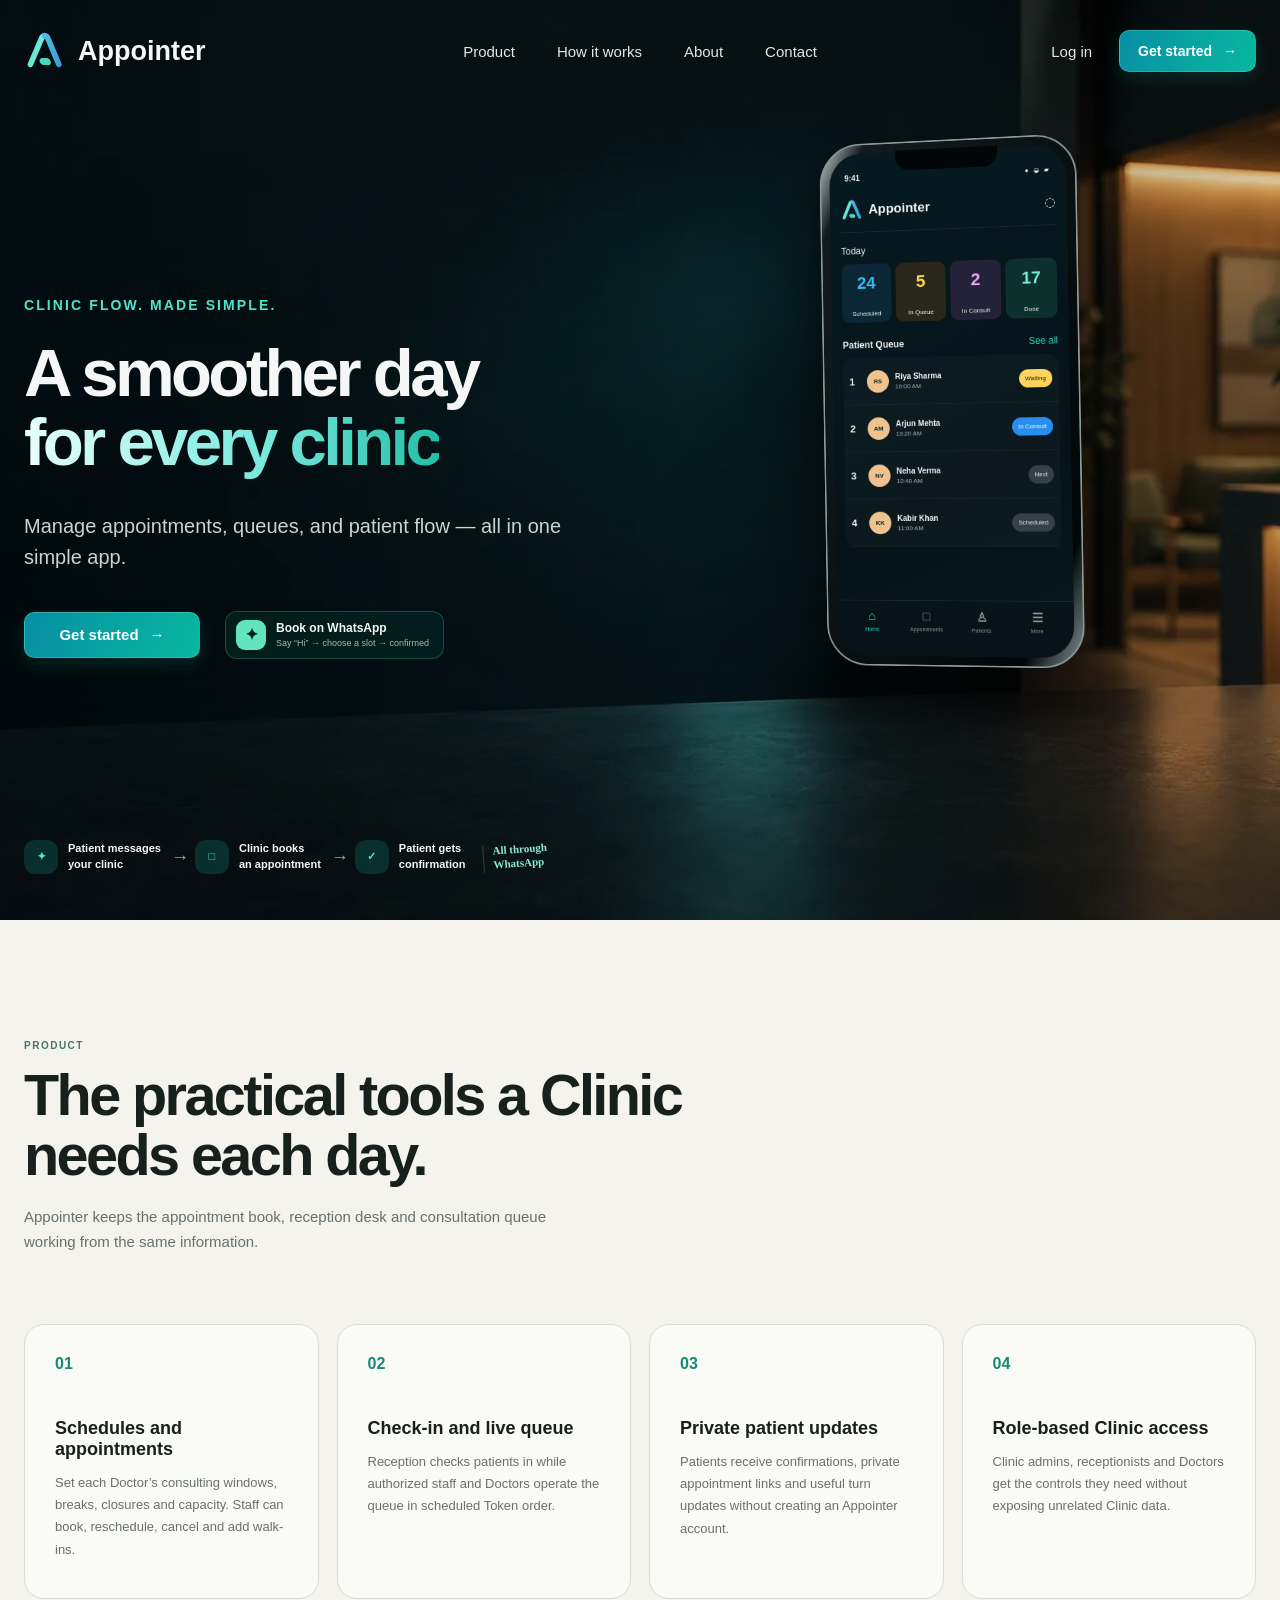
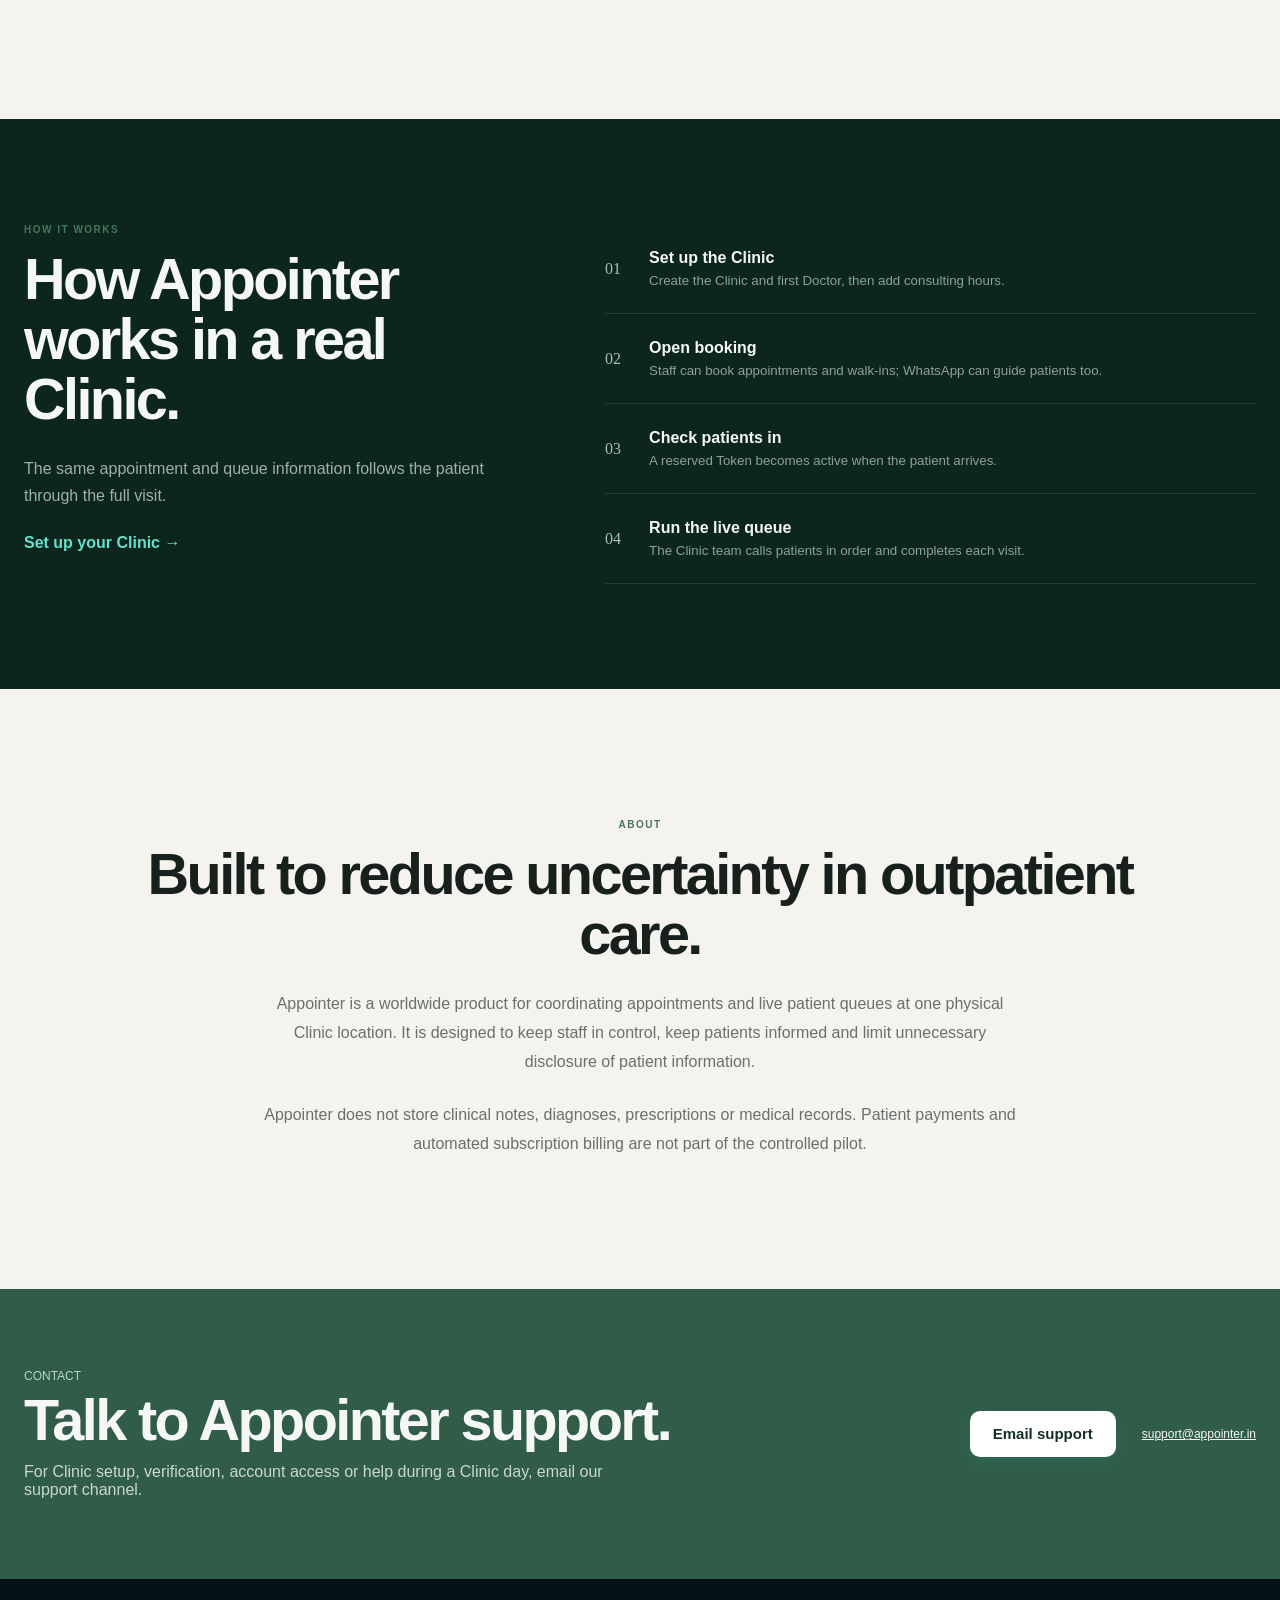
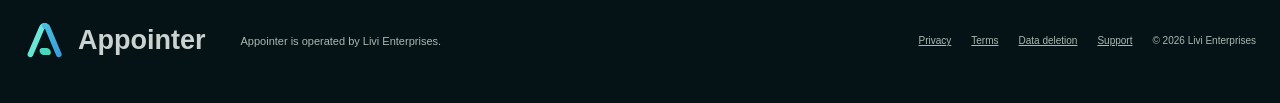
==== commit 750acf51: "Refresh public site with Appointer staging design" ====
--- a/index.html
+++ b/index.html
@@ -4,107 +4,80 @@
   <meta charset="utf-8">
   <meta name="viewport" content="width=device-width, initial-scale=1">
   <title>Appointer — Clinic appointments and live queues</title>
-  <meta name="description" content="Appointer helps outpatient clinics manage doctor schedules, appointments, patient check-in, WhatsApp updates and live queues.">
-  <meta name="theme-color" content="#f6f8f6">
+  <meta name="description" content="Manage Clinic appointments, patient check-in and live queues in one calm Appointer workspace.">
+  <meta name="theme-color" content="#061316">
+  <meta property="og:title" content="Appointer — Clinic appointments and live queues">
+  <meta property="og:description" content="A smoother day for every clinic.">
+  <meta property="og:image" content="https://www.appointer.in/og.webp">
+  <meta property="og:type" content="website">
   <link rel="canonical" href="https://www.appointer.in/">
+  <link rel="icon" href="/appointer-brand-icon.svg" type="image/svg+xml">
   <link rel="stylesheet" href="/site.css">
 </head>
 <body>
   <header class="site-header">
-    <nav class="container nav" aria-label="Main navigation">
-      <a class="brand" href="#top" aria-label="Appointer home"><span class="brand-mark" aria-hidden="true">A</span><span>Appointer</span></a>
-      <div class="nav-links">
-        <a href="#product">Product</a>
-        <a href="#how-it-works">How it works</a>
-        <a href="#trust">Privacy &amp; trust</a>
-        <a href="/privacy">Privacy</a>
-        <a href="/terms">Terms</a>
-        <a class="support-link" href="/support">Support</a>
-      </div>
-    </nav>
+    <a class="brand" href="#top" aria-label="Appointer home"><img src="/appointer-brand-icon.svg" alt=""><strong>Appointer</strong></a>
+    <nav aria-label="Main navigation"><a href="#product">Product</a><a href="#how-it-works">How it works</a><a href="#about">About</a><a href="#contact">Contact</a></nav>
+    <div class="nav-actions"><a href="https://staging.appointer.in/login">Log in</a><a class="button small" href="https://staging.appointer.in/signup">Get started <span>→</span></a></div>
   </header>
 
   <main id="top">
     <section class="hero">
-      <div class="container hero-grid">
-        <div>
-          <p class="eyebrow">Clinic appointments and live queues</p>
-          <h1>A calmer clinic day, from booking to visit completion.</h1>
-          <p class="lead">Appointer helps outpatient clinics coordinate doctor schedules, appointments, patient check-in and live queues. Patients receive useful updates through the Clinic’s own WhatsApp number.</p>
-          <div class="hero-actions">
-            <a class="button primary" href="#how-it-works">See how it works</a>
-            <a class="button secondary" href="mailto:support@appointer.in">Contact support</a>
+      <div class="hero-copy">
+        <p class="kicker">CLINIC FLOW. MADE SIMPLE.</p>
+        <h1>A smoother day<br><span>for every clinic</span></h1>
+        <p class="lede">Manage appointments, queues, and patient flow — all in one simple app.</p>
+        <div class="hero-actions">
+          <a class="button" href="https://staging.appointer.in/signup">Get started <span>→</span></a>
+          <div class="whatsapp-proof"><b>✦</b><span><strong>Book on WhatsApp</strong><small>Say “Hi” → choose a slot → confirmed</small></span></div>
+        </div>
+      </div>
+
+      <div class="visual" aria-label="Appointer mobile queue preview">
+        <div class="phone-shadow"></div>
+        <div class="phone"><div class="notch"></div><div class="screen">
+          <div class="status"><b>9:41</b><span>● ◒ ▰</span></div>
+          <header><div><img src="/appointer-brand-icon.svg" alt=""><strong>Appointer</strong></div><span>◌</span></header>
+          <p>Today</p>
+          <div class="stats"><article><b>24</b><span>Scheduled</span></article><article><b>5</b><span>In Queue</span></article><article><b>2</b><span>In Consult</span></article><article><b>17</b><span>Done</span></article></div>
+          <div class="queue-head"><strong>Patient Queue</strong><span>See all</span></div>
+          <div class="patients">
+            <div><b>1</b><i>RS</i><span><strong>Riya Sharma</strong><small>10:00 AM</small></span><em>Waiting</em></div>
+            <div><b>2</b><i>AM</i><span><strong>Arjun Mehta</strong><small>10:20 AM</small></span><em>In Consult</em></div>
+            <div><b>3</b><i>NV</i><span><strong>Neha Verma</strong><small>10:40 AM</small></span><em>Next</em></div>
+            <div><b>4</b><i>KK</i><span><strong>Kabir Khan</strong><small>11:00 AM</small></span><em>Scheduled</em></div>
           </div>
-          <p class="pilot-note"><span></span> Currently operating as a controlled clinic pilot</p>
-        </div>
-        <aside class="summary-card" aria-label="Appointer product summary">
-          <p class="card-label">One coordinated journey</p>
-          <ol>
-            <li><strong>Book</strong><span>Clinic staff or the Clinic’s WhatsApp journey creates the appointment.</span></li>
-            <li><strong>Check in</strong><span>The reserved Token becomes active when the patient arrives.</span></li>
-            <li><strong>Run the queue</strong><span>Authorized Clinic staff call and complete visits in order.</span></li>
-          </ol>
-        </aside>
+          <footer><span><b>⌂</b>Home</span><span><b>□</b>Appointments</span><span><b>♙</b>Patients</span><span><b>☰</b>More</span></footer>
+        </div></div>
+      </div>
+
+      <aside class="journey" aria-label="WhatsApp appointment flow">
+        <ol><li><b>✦</b><span>Patient messages<br>your clinic</span></li><li><b>□</b><span>Clinic books<br>an appointment</span></li><li><b>✓</b><span>Patient gets<br>confirmation</span></li></ol>
+        <small>All through<br>WhatsApp</small>
+      </aside>
+    </section>
+
+    <section id="product" class="section">
+      <div class="section-head"><p>PRODUCT</p><h2>The practical tools a Clinic needs each day.</h2><span>Appointer keeps the appointment book, reception desk and consultation queue working from the same information.</span></div>
+      <div class="features">
+        <article><b>01</b><h3>Schedules and appointments</h3><p>Set each Doctor’s consulting windows, breaks, closures and capacity. Staff can book, reschedule, cancel and add walk-ins.</p></article>
+        <article><b>02</b><h3>Check-in and live queue</h3><p>Reception checks patients in while authorized staff and Doctors operate the queue in scheduled Token order.</p></article>
+        <article><b>03</b><h3>Private patient updates</h3><p>Patients receive confirmations, private appointment links and useful turn updates without creating an Appointer account.</p></article>
+        <article><b>04</b><h3>Role-based Clinic access</h3><p>Clinic admins, receptionists and Doctors get the controls they need without exposing unrelated Clinic data.</p></article>
       </div>
     </section>
 
-    <section class="section" id="product">
-      <div class="container">
-        <p class="eyebrow">The product</p>
-        <h2>Practical tools for outpatient Clinics.</h2>
-        <p class="section-intro">The appointment book, reception desk and consultation queue work from the same information.</p>
-        <div class="feature-grid">
-          <article><span>01</span><h3>Schedules and appointments</h3><p>Set Doctor consulting windows, breaks, closures and capacity. Authorized staff can book, reschedule, cancel and add walk-ins.</p></article>
-          <article><span>02</span><h3>Check-in and live queue</h3><p>Reception checks patients in while Clinic staff operate the queue using the Clinic’s configured schedule and Token order.</p></article>
-          <article><span>03</span><h3>Clinic-owned WhatsApp</h3><p>When enabled by a Clinic, patients can receive requested booking confirmations, reminders and queue updates from that Clinic’s number.</p></article>
-          <article><span>04</span><h3>Role-based access</h3><p>Clinic administrators, receptionists and Doctors receive controls appropriate to their responsibilities without access to unrelated Clinics.</p></article>
-        </div>
-      </div>
+    <section id="how-it-works" class="flow">
+      <div><p class="label">HOW IT WORKS</p><h2>How Appointer works in a real Clinic.</h2><p>The same appointment and queue information follows the patient through the full visit.</p><a href="https://staging.appointer.in/signup">Set up your Clinic →</a></div>
+      <ol><li><span>01</span><div><strong>Set up the Clinic</strong><small>Create the Clinic and first Doctor, then add consulting hours.</small></div></li><li><span>02</span><div><strong>Open booking</strong><small>Staff can book appointments and walk-ins; WhatsApp can guide patients too.</small></div></li><li><span>03</span><div><strong>Check patients in</strong><small>A reserved Token becomes active when the patient arrives.</small></div></li><li><span>04</span><div><strong>Run the live queue</strong><small>The Clinic team calls patients in order and completes each visit.</small></div></li></ol>
     </section>
 
-    <section class="section soft" id="how-it-works">
-      <div class="container">
-        <p class="eyebrow">How it works</p>
-        <h2>From appointment request to completed visit.</h2>
-        <div class="steps">
-          <article><b>1</b><div><h3>The Clinic configures its schedule</h3><p>Doctor availability, consulting windows, breaks and closures remain under Clinic control.</p></div></article>
-          <article><b>2</b><div><h3>An appointment is requested</h3><p>Clinic staff can book directly. Where WhatsApp is enabled, a patient can follow the Clinic’s guided booking journey.</p></div></article>
-          <article><b>3</b><div><h3>The patient receives operational updates</h3><p>Appointer sends only the appointment and queue communications the patient agreed to receive.</p></div></article>
-          <article><b>4</b><div><h3>The Clinic operates the visit</h3><p>Reception and Doctors manage check-in, calling, consultation and completion from the Clinic dashboard.</p></div></article>
-        </div>
-      </div>
-    </section>
+    <section id="about" class="about"><p class="label">ABOUT</p><h2>Built to reduce uncertainty in outpatient care.</h2><p>Appointer is a worldwide product for coordinating appointments and live patient queues at one physical Clinic location. It is designed to keep staff in control, keep patients informed and limit unnecessary disclosure of patient information.</p><p>Appointer does not store clinical notes, diagnoses, prescriptions or medical records. Patient payments and automated subscription billing are not part of the controlled pilot.</p></section>
 
-    <section class="section" id="trust">
-      <div class="container trust-grid">
-        <div>
-          <p class="eyebrow">Privacy and trust</p>
-          <h2>Limited to appointment and queue coordination.</h2>
-          <p class="section-intro">Appointer is operated by <strong>Livi Enterprises</strong>. It is not a medical-record, diagnostic, payment or emergency service.</p>
-        </div>
-        <div class="trust-list">
-          <article><h3>Clear WhatsApp consent</h3><p>Patients are told which Clinic will message them and what updates to expect. Replying <strong>STOP</strong> ends future automated updates; <strong>START</strong> resumes them.</p></article>
-          <article><h3>No unsolicited outreach</h3><p>Marketing, spam, purchased contact lists, misleading identities and unrelated outreach are prohibited.</p></article>
-          <article><h3>Data minimisation</h3><p>The controlled product does not collect clinical notes, diagnoses, prescriptions, insurance information or patient payment details.</p></article>
-          <article><h3>Accessible controls</h3><p>Read our <a href="/privacy">Privacy Notice</a>, <a href="/terms">Terms</a>, or <a href="/data-deletion">data-deletion instructions</a>.</p></article>
-        </div>
-      </div>
-    </section>
-
-    <section class="contact-section">
-      <div class="container contact-card">
-        <div><p class="eyebrow">Support</p><h2>Questions about Appointer?</h2><p>For Clinic setup, account access, WhatsApp messaging, privacy or deletion requests, contact the Appointer support channel.</p></div>
-        <a class="button primary" href="mailto:support@appointer.in">support@appointer.in</a>
-      </div>
-    </section>
+    <section id="contact" class="contact"><div><p>CONTACT</p><h2>Talk to Appointer support.</h2><span>For Clinic setup, verification, account access or help during a Clinic day, email our support channel.</span></div><div><a class="button light" href="mailto:support@appointer.in">Email support</a><a href="mailto:support@appointer.in">support@appointer.in</a></div></section>
   </main>
 
-  <footer>
-    <div class="container footer-grid">
-      <div><a class="brand" href="#top"><span class="brand-mark" aria-hidden="true">A</span><span>Appointer</span></a><p>Operated by Livi Enterprises</p></div>
-      <nav aria-label="Legal and support"><a href="/privacy">Privacy</a><a href="/terms">Terms</a><a href="/data-deletion">Data deletion</a><a href="/support">Support</a></nav>
-      <p>© 2026 Appointer</p>
-    </div>
-  </footer>
+  <footer class="site-footer"><a class="brand" href="#top"><img src="/appointer-brand-icon.svg" alt=""><strong>Appointer</strong></a><p>Appointer is operated by Livi Enterprises.</p><nav aria-label="Legal and support"><a href="/privacy">Privacy</a><a href="/terms">Terms</a><a href="/data-deletion">Data deletion</a><a href="/support">Support</a><span>© 2026 Livi Enterprises</span></nav></footer>
+  <a class="mobile-cta" href="https://staging.appointer.in/signup">Get started →</a>
 </body>
 </html>
--- a/site.css
+++ b/site.css
@@ -1,63 +1,3 @@
-:root { --ink:#10231a; --muted:#596961; --paper:#f6f8f6; --surface:#fff; --soft:#edf4f0; --line:#dce6e0; --green:#137c50; --green-dark:#0b5f3c; --gold:#c9973d; }
-* { box-sizing:border-box; }
-html { scroll-behavior:smooth; }
-body { margin:0; color:var(--ink); background:var(--paper); font-family:Inter,ui-sans-serif,-apple-system,BlinkMacSystemFont,"Segoe UI",sans-serif; line-height:1.65; -webkit-font-smoothing:antialiased; }
-a { color:inherit; }
-.container { width:min(calc(100% - 40px),1120px); margin-inline:auto; }
-.site-header { position:sticky; top:0; z-index:20; border-bottom:1px solid rgba(16,35,26,.08); background:rgba(246,248,246,.94); backdrop-filter:blur(16px); }
-.nav { min-height:72px; display:flex; align-items:center; justify-content:space-between; gap:26px; }
-.brand { display:inline-flex; align-items:center; gap:10px; font-weight:800; text-decoration:none; letter-spacing:-.025em; }
-.brand-mark { width:34px; height:34px; display:grid; place-items:center; color:#fff; background:var(--ink); border-radius:11px 11px 11px 4px; font-size:.86rem; }
-.nav-links { display:flex; align-items:center; justify-content:flex-end; gap:22px; font-size:.84rem; font-weight:650; }
-.nav-links a { text-decoration:none; }
-.nav-links a:hover { color:var(--green); }
-.support-link { padding:9px 14px; color:#fff!important; background:var(--ink); border-radius:999px; }
-.hero { padding:94px 0 104px; background:radial-gradient(circle at 85% 10%,rgba(19,124,80,.13),transparent 34%),linear-gradient(180deg,#fbfcfb,var(--paper)); }
-.hero-grid { display:grid; grid-template-columns:minmax(0,1.1fr) minmax(330px,.7fr); align-items:center; gap:80px; }
-.eyebrow { margin:0 0 15px; color:var(--green-dark); font-size:.75rem; font-weight:850; letter-spacing:.12em; text-transform:uppercase; }
-h1 { max-width:760px; margin:0; font-size:clamp(3rem,6.4vw,5.8rem); line-height:.98; letter-spacing:-.065em; }
-.lead { max-width:680px; margin:28px 0 0; color:var(--muted); font-size:1.12rem; }
-.hero-actions { display:flex; flex-wrap:wrap; gap:12px; margin-top:32px; }
-.button { display:inline-flex; min-height:46px; align-items:center; justify-content:center; padding:0 19px; border-radius:12px; font-weight:760; text-decoration:none; }
-.button.primary { color:#fff; background:var(--green-dark); }
-.button.secondary { border:1px solid var(--line); background:#fff; }
-.pilot-note { display:flex; align-items:center; gap:9px; margin:24px 0 0; color:var(--muted); font-size:.84rem; }
-.pilot-note span { width:8px; height:8px; border-radius:50%; background:var(--gold); box-shadow:0 0 0 4px rgba(201,151,61,.13); }
-.summary-card { padding:30px; border:1px solid var(--line); border-radius:24px; background:var(--surface); box-shadow:0 24px 70px rgba(16,35,26,.1); }
-.card-label { margin:0 0 18px; color:var(--green-dark); font-size:.75rem; font-weight:850; letter-spacing:.1em; text-transform:uppercase; }
-.summary-card ol { margin:0; padding:0; list-style:none; }
-.summary-card li { padding:18px 0; border-top:1px solid var(--line); }
-.summary-card li:first-child { border-top:0; }
-.summary-card strong,.summary-card span { display:block; }
-.summary-card span { margin-top:4px; color:var(--muted); font-size:.92rem; }
-.section { padding:100px 0; }
-.section.soft { background:var(--soft); }
-h2 { max-width:760px; margin:0; font-size:clamp(2.25rem,4.5vw,4rem); line-height:1.06; letter-spacing:-.05em; }
-.section-intro { max-width:680px; margin:22px 0 0; color:var(--muted); font-size:1.06rem; }
-.feature-grid { display:grid; grid-template-columns:repeat(2,1fr); gap:18px; margin-top:48px; }
-.feature-grid article,.trust-list article { padding:28px; border:1px solid var(--line); border-radius:18px; background:var(--surface); }
-.feature-grid article>span { color:var(--green); font-size:.76rem; font-weight:850; }
-h3 { margin:10px 0 7px; font-size:1.14rem; }
-.feature-grid p,.steps p,.trust-list p,.contact-card p,footer p { margin:0; color:var(--muted); }
-.steps { max-width:850px; margin-top:48px; }
-.steps article { display:grid; grid-template-columns:42px 1fr; gap:18px; padding:24px 0; border-top:1px solid #d4e1da; }
-.steps b { width:38px; height:38px; display:grid; place-items:center; color:#fff; background:var(--green-dark); border-radius:50%; }
-.steps h3 { margin-top:3px; }
-.trust-grid { display:grid; grid-template-columns:.82fr 1fr; gap:70px; align-items:start; }
-.trust-list { display:grid; gap:12px; }
-.trust-list h3 { margin-top:0; }
-.trust-list a { color:var(--green-dark); font-weight:700; }
-.contact-section { padding:0 0 100px; }
-.contact-card { display:flex; align-items:center; justify-content:space-between; gap:40px; padding:44px; color:#fff; background:var(--ink); border-radius:24px; }
-.contact-card h2 { font-size:clamp(2rem,4vw,3.2rem); }
-.contact-card p:not(.eyebrow) { max-width:650px; margin-top:14px; color:#bdd0c6; }
-.contact-card .eyebrow { color:#78d2a5; }
-.contact-card .button { flex:0 0 auto; background:#fff; color:var(--ink); }
-footer { padding:34px 0; border-top:1px solid var(--line); }
-.footer-grid { display:grid; grid-template-columns:1fr auto auto; align-items:center; gap:34px; }
-footer .brand+p { margin-top:7px; font-size:.8rem; }
-footer nav { display:flex; flex-wrap:wrap; gap:18px; font-size:.82rem; font-weight:700; }
-footer nav a { color:var(--green-dark); }
-footer>.container>p { font-size:.76rem; }
-@media (max-width:900px) { .nav{align-items:flex-start;padding:16px 0}.nav-links{max-width:520px;flex-wrap:wrap;gap:10px 18px}.hero-grid,.trust-grid{grid-template-columns:1fr;gap:48px}.hero{padding-top:70px} }
-@media (max-width:620px) { .container{width:min(calc(100% - 28px),1120px)}.site-header{position:static}.nav{display:block}.nav-links{margin-top:15px;justify-content:flex-start}.nav-links a[href="#product"],.nav-links a[href="#how-it-works"],.nav-links a[href="#trust"]{display:none}.hero{padding:54px 0 70px}h1{font-size:clamp(2.75rem,14vw,4.5rem)}.feature-grid{grid-template-columns:1fr}.section{padding:72px 0}.contact-card{display:block;padding:30px}.contact-card .button{margin-top:24px;width:100%}.footer-grid{grid-template-columns:1fr;gap:22px} }
+:root{--dark:#061316;--ink:#18201d;--muted:#67716d;--paper:#f4f3ed}*{box-sizing:border-box}html{scroll-behavior:smooth}body{margin:0;color:#f4f7f5;background:var(--dark);font-family:Inter,ui-sans-serif,-apple-system,BlinkMacSystemFont,"Segoe UI",sans-serif;-webkit-font-smoothing:antialiased}a{color:inherit}.site-header{position:absolute;z-index:20;top:0;left:50%;width:min(100% - 48px,1400px);height:102px;transform:translateX(-50%);display:grid;grid-template-columns:1fr auto 1fr;align-items:center;gap:32px}.brand{display:inline-flex;align-items:center;gap:14px;color:inherit;text-decoration:none;font-size:27px}.brand img{width:40px;height:40px}.site-header nav{display:flex;gap:42px}.site-header nav a,.nav-actions>a:first-child{color:#e1e8e6;text-decoration:none;font-size:15px}.nav-actions{justify-self:end;display:flex;align-items:center;gap:27px}.button{min-height:46px;padding:0 22px;display:inline-flex;align-items:center;justify-content:center;gap:11px;border:1px solid rgba(255,255,255,.16);border-radius:10px;color:#fff;background:linear-gradient(110deg,#078fa4,#08b89f);box-shadow:0 6px 18px rgba(17,181,153,.16);text-decoration:none;font-size:15px;font-weight:750;transition:.2s}.button:hover{transform:translateY(-2px);background:linear-gradient(135deg,#3bd7bf,#18b99e)}.button.small{min-height:42px;padding:0 18px;font-size:14px}.hero{position:relative;min-height:920px;padding:136px max(24px,calc((100vw - 1400px)/2)) 80px;display:grid;grid-template-columns:minmax(560px,.98fr) minmax(520px,1.02fr);align-items:center;gap:32px;overflow:hidden;background:#061316 url("/hero-clinic-background.webp") center/cover no-repeat}.hero:before{content:"";position:absolute;inset:0;background:linear-gradient(90deg,rgba(2,12,15,.4),rgba(2,12,15,.18) 55%,rgba(2,8,9,.14)),radial-gradient(ellipse at 65% 45%,rgba(0,7,9,.42),transparent 52%)}.hero-copy{position:relative;z-index:2;max-width:720px;padding-bottom:20px}.kicker{margin:0 0 26px;color:#4ce6cc;font-size:14px;font-weight:650;letter-spacing:.15em}.hero h1{margin:0;font-size:clamp(58px,5.25vw,84px);line-height:1.02;letter-spacing:-.055em}.hero h1 span{color:transparent;background:linear-gradient(90deg,#e7ffff,#77e9db 58%,#24bea8);-webkit-background-clip:text;background-clip:text}.lede{max-width:600px;margin:34px 0 0;color:#cbd4d3;font-size:20px;line-height:1.55}.hero-actions{margin-top:38px;display:flex;align-items:center;gap:25px}.hero-actions>.button{min-width:176px}.whatsapp-proof{min-height:48px;padding:6px 14px 6px 10px;display:flex;align-items:center;gap:10px;border:1px solid rgba(92,225,194,.24);border-radius:12px;background:rgba(5,35,34,.72)}.whatsapp-proof>b{width:30px;height:30px;display:grid;place-items:center;border-radius:9px;color:#06211c;background:#62e5be}.whatsapp-proof strong,.whatsapp-proof small{display:block}.whatsapp-proof strong{font-size:12px}.whatsapp-proof small{margin-top:3px;color:#9db7b2;font-size:9px;white-space:nowrap}.visual{position:relative;z-index:2;min-height:690px;align-self:end;display:grid;place-items:center;transform:translateY(-92px)}.phone-shadow{position:absolute;z-index:1;bottom:17px;width:370px;height:74px;border-radius:50%;background:rgba(0,0,0,.62);filter:blur(28px)}.phone{position:relative;z-index:3;width:332px;height:676px;padding:11px;border:2px solid #8b999a;border-radius:53px;background:linear-gradient(115deg,#c4d0d0,#111b1d 9%,#020708 88%,#879294);box-shadow:0 34px 60px rgba(0,0,0,.62);transform:perspective(1000px) rotateY(-7deg) rotateZ(-1deg) scale(.78)}.notch{position:absolute;z-index:6;top:9px;left:50%;width:132px;height:26px;border-radius:0 0 18px 18px;background:#020607;transform:translateX(-50%)}.screen{position:relative;height:100%;padding:18px 14px 10px;overflow:hidden;border-radius:41px;background:linear-gradient(155deg,#071a21,#051319 64%,#07171b)}.status{height:26px;display:flex;align-items:center;justify-content:space-between;padding:0 6px;font-size:10px}.status span{font-size:8px;letter-spacing:2px}.screen>header{height:58px;display:flex;align-items:center;justify-content:space-between;border-bottom:1px solid rgba(255,255,255,.07)}.screen>header>div{display:flex;align-items:center;gap:8px}.screen>header img{width:29px;height:29px}.screen>header strong{font-size:17px}.screen>p{margin:17px 0 10px;font-size:12px}.stats{display:grid;grid-template-columns:repeat(4,1fr);gap:6px}.stats article{height:76px;padding:12px 4px 7px;display:flex;flex-direction:column;align-items:center;justify-content:space-between;border-radius:10px;background:#0b2736}.stats article:nth-child(2){background:#29271a}.stats article:nth-child(3){background:#242238}.stats article:nth-child(4){background:#0c302c}.stats b{color:#35bdf2;font-size:22px}.stats article:nth-child(2) b{color:#ffd554}.stats article:nth-child(3) b{color:#eda8ed}.stats article:nth-child(4) b{color:#74edd8}.stats span{font-size:8px}.queue-head{margin:22px 0 10px;display:flex;justify-content:space-between;font-size:12px}.queue-head span{color:#28e1c8}.patients{border-radius:12px;background:rgba(255,255,255,.025)}.patients>div{min-height:61px;padding:7px 8px;display:grid;grid-template-columns:16px 30px 1fr auto;gap:7px;align-items:center;border-bottom:1px solid rgba(255,255,255,.045)}.patients>div>b{font-size:13px}.patients i{width:29px;height:29px;display:grid;place-items:center;border-radius:50%;color:#09231d;background:#f0c38e;font-size:8px;font-style:normal;font-weight:800}.patients span strong,.patients span small{display:block}.patients span strong{font-size:10px}.patients span small{margin-top:3px;color:#a7b3b4;font-size:8px}.patients em{padding:7px 8px;border-radius:999px;color:#16220f;background:#ffd45c;font-size:8px;font-style:normal;white-space:nowrap}.patients>div:nth-child(2) em{color:#fff;background:#278eed}.patients>div:nth-child(n+3) em{color:#e8eeee;background:#344149}.screen>footer{position:absolute;right:0;bottom:0;left:0;height:72px;padding:11px;display:grid;grid-template-columns:repeat(4,1fr);border-top:1px solid rgba(255,255,255,.07);background:#061419}.screen>footer span{display:flex;flex-direction:column;align-items:center;gap:4px;color:#879397;font-size:7px}.screen>footer b{font-size:16px}.screen>footer span:first-child{color:#1fe1cb}.journey{position:absolute;z-index:4;left:max(24px,calc((100vw - 1400px)/2));bottom:5%;display:flex;align-items:center;gap:18px}.journey ol{margin:0;padding:0;display:flex;gap:34px;list-style:none}.journey li{position:relative;display:flex;align-items:center;gap:10px;font-size:11px;font-weight:650;line-height:1.45;white-space:nowrap}.journey li:not(:last-child):after{content:"→";position:absolute;left:calc(100% + 10px);color:#3bd7bf;font-size:18px}.journey li>b{width:34px;height:34px;display:grid;place-items:center;border-radius:11px;color:#5ae4cb;background:rgba(10,54,53,.82)}.journey small{padding-left:9px;border-left:1px solid rgba(90,228,203,.26);color:#8ee8d8;font:600 11px/1.25 cursive;transform:rotate(-4deg)}.section{padding:120px max(24px,calc((100vw - 1260px)/2));color:var(--ink);background:var(--paper)}.section-head{max-width:700px}.label,.section-head>p{margin:0 0 15px;color:#47745d;font-size:10px;font-weight:900;letter-spacing:.15em}.section h2,.flow h2,.about h2,.contact h2{margin:0;font-size:clamp(40px,4.5vw,64px);line-height:1.04;letter-spacing:-.045em}.section-head>span{display:block;max-width:560px;margin-top:19px;color:var(--muted);font-size:15px;line-height:1.65}.features{margin-top:70px;display:grid;grid-template-columns:repeat(4,1fr);gap:18px}.features article{min-height:275px;padding:30px;border:1px solid #d9ddd8;border-radius:20px;background:#fafaf6}.features article>b{color:#168a78}.features h3{margin:45px 0 12px;font-size:18px}.features p{margin:0;color:#69716e;font-size:13px;line-height:1.7}.flow{padding:105px max(24px,calc((100vw - 1260px)/2));display:grid;grid-template-columns:.85fr 1.15fr;gap:100px;background:#0d261d}.flow>div>p:not(.label){max-width:460px;margin:25px 0;color:#9db0a7;line-height:1.7}.flow a{color:#63e1cc;text-decoration:none;font-weight:700}.flow ol{margin:0;padding:0;list-style:none}.flow li{min-height:90px;display:flex;align-items:center;gap:28px;border-bottom:1px solid rgba(255,255,255,.1)}.flow li>span{color:#a9c0b4;font-family:Georgia,serif}.flow li div{display:grid;gap:6px}.flow li small{color:#8da197}.about{padding:130px max(24px,calc((100vw - 1040px)/2));color:var(--ink);background:var(--paper);text-align:center}.about p:not(.label){max-width:760px;margin:25px auto 0;color:#68716d;font-size:16px;line-height:1.8}.contact{padding:80px max(24px,calc((100vw - 1260px)/2));display:flex;align-items:center;justify-content:space-between;gap:40px;background:#315c47}.contact p{margin:0 0 8px;color:#b8d6c7;font-size:12px}.contact span{display:block;max-width:620px;margin-top:12px;color:#c8d9d0}.contact>div:last-child{display:flex;align-items:center;gap:26px}.contact>div:last-child>a:last-child{font-size:12px}.button.light{color:#143022;background:#fff}.site-footer{padding:42px max(24px,calc((100vw - 1260px)/2));display:grid;grid-template-columns:auto 1fr auto;gap:35px;align-items:center;color:#cad3cf}.site-footer p{margin:0;color:#aab8b2;font-size:11px}.site-footer nav{display:flex;gap:20px;color:#aab8b2;font-size:10px}.mobile-cta{display:none}
+@media(max-width:900px){.site-header{height:82px;grid-template-columns:1fr auto}.site-header nav{display:none}.brand{font-size:20px}.hero{min-height:auto;padding-top:120px;grid-template-columns:1fr;gap:34px}.hero-copy{text-align:center;margin:auto}.kicker{margin-left:auto;margin-right:auto}.hero-actions{justify-content:center}.visual{min-height:650px;transform:none}.journey{position:relative;left:auto;bottom:auto;justify-self:center;margin-top:-42px;margin-bottom:20px}.features{grid-template-columns:1fr}.features article{min-height:220px}.flow{grid-template-columns:1fr;gap:55px}.site-footer{grid-template-columns:1fr}.site-footer nav{flex-wrap:wrap}}
+@media(max-width:600px){.site-header{width:calc(100% - 32px);height:74px}.nav-actions>a:first-child{display:none}.button.small{min-height:39px;padding:0 13px}.hero{padding-top:122px;padding-bottom:70px}.hero h1{font-size:40px}.lede{font-size:15px}.hero-actions{flex-direction:column}.whatsapp-proof{width:min(100%,280px)}.visual{min-height:570px}.phone{width:280px;height:570px;border-radius:45px;transform:none}.screen{padding:15px 11px 8px;border-radius:35px}.notch{width:112px}.patients>div{min-height:48px}.screen>footer{height:59px}.journey{width:100%;margin-top:-24px;overflow-x:auto;justify-content:flex-start}.journey ol{gap:30px}.journey li{font-size:10px}.journey small{display:none}.section,.about{padding-top:82px;padding-bottom:82px}.contact{padding-top:60px;padding-bottom:60px;align-items:flex-start;flex-direction:column}.contact>div:last-child{align-items:flex-start;flex-direction:column}.site-footer{padding-bottom:100px}.mobile-cta{position:fixed;z-index:45;right:16px;bottom:max(14px,env(safe-area-inset-bottom));left:16px;min-height:50px;display:flex;align-items:center;justify-content:center;border:1px solid rgba(255,255,255,.25);border-radius:12px;color:#fff;background:linear-gradient(110deg,#078fa4,#08b89f);box-shadow:0 14px 34px rgba(0,20,22,.32);text-decoration:none;font-weight:750}}
